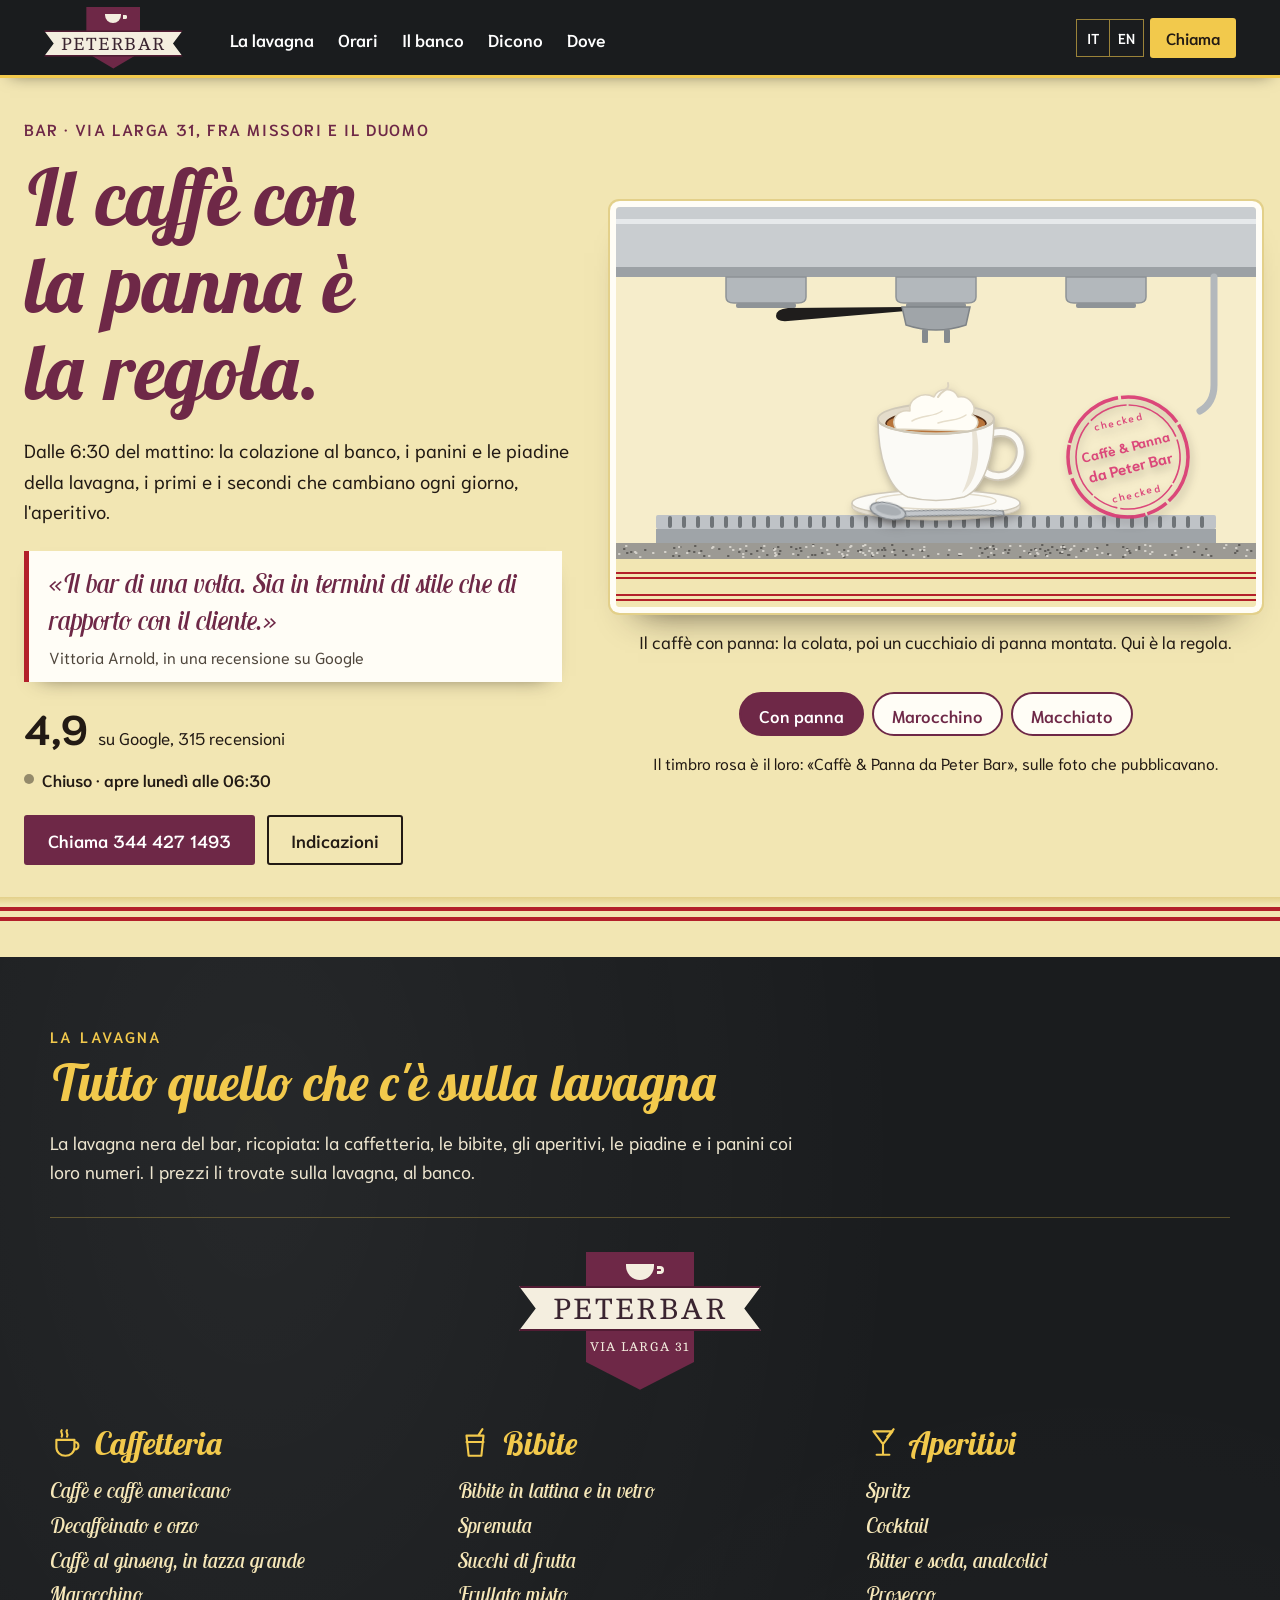
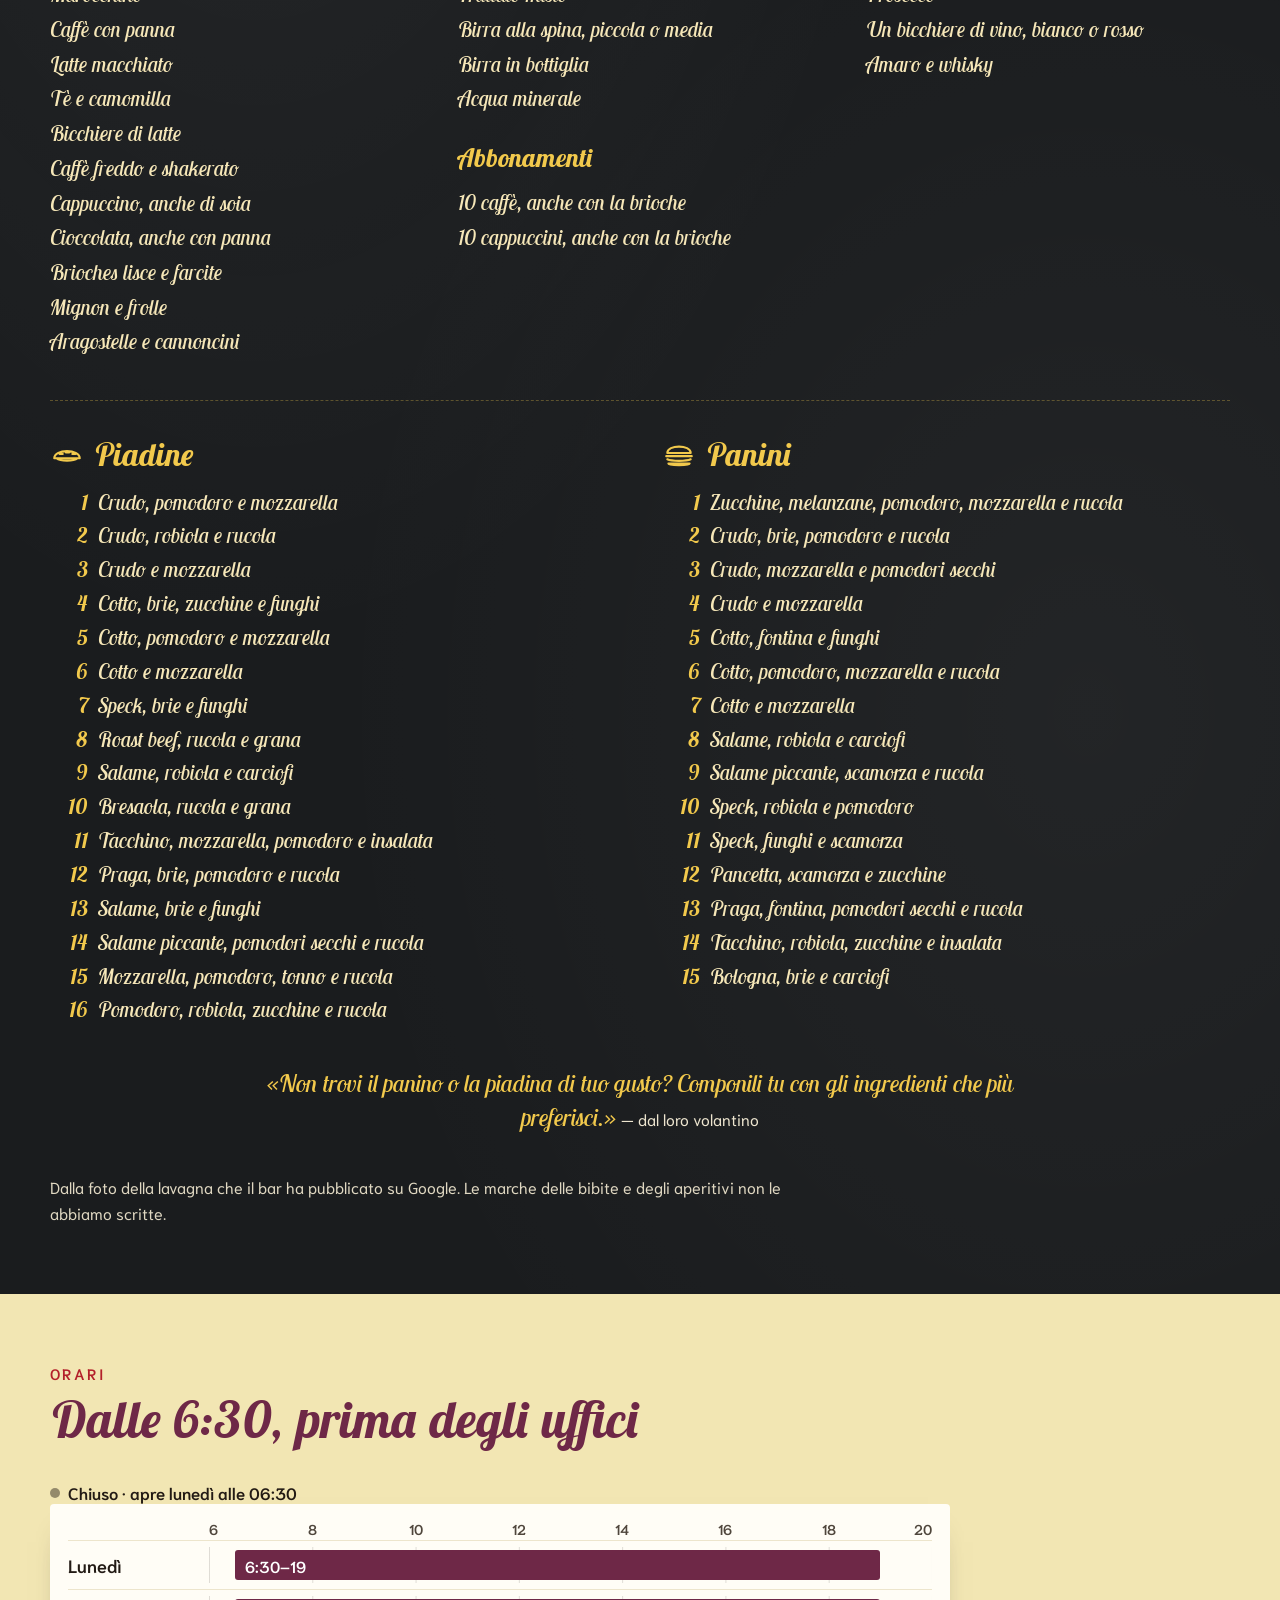
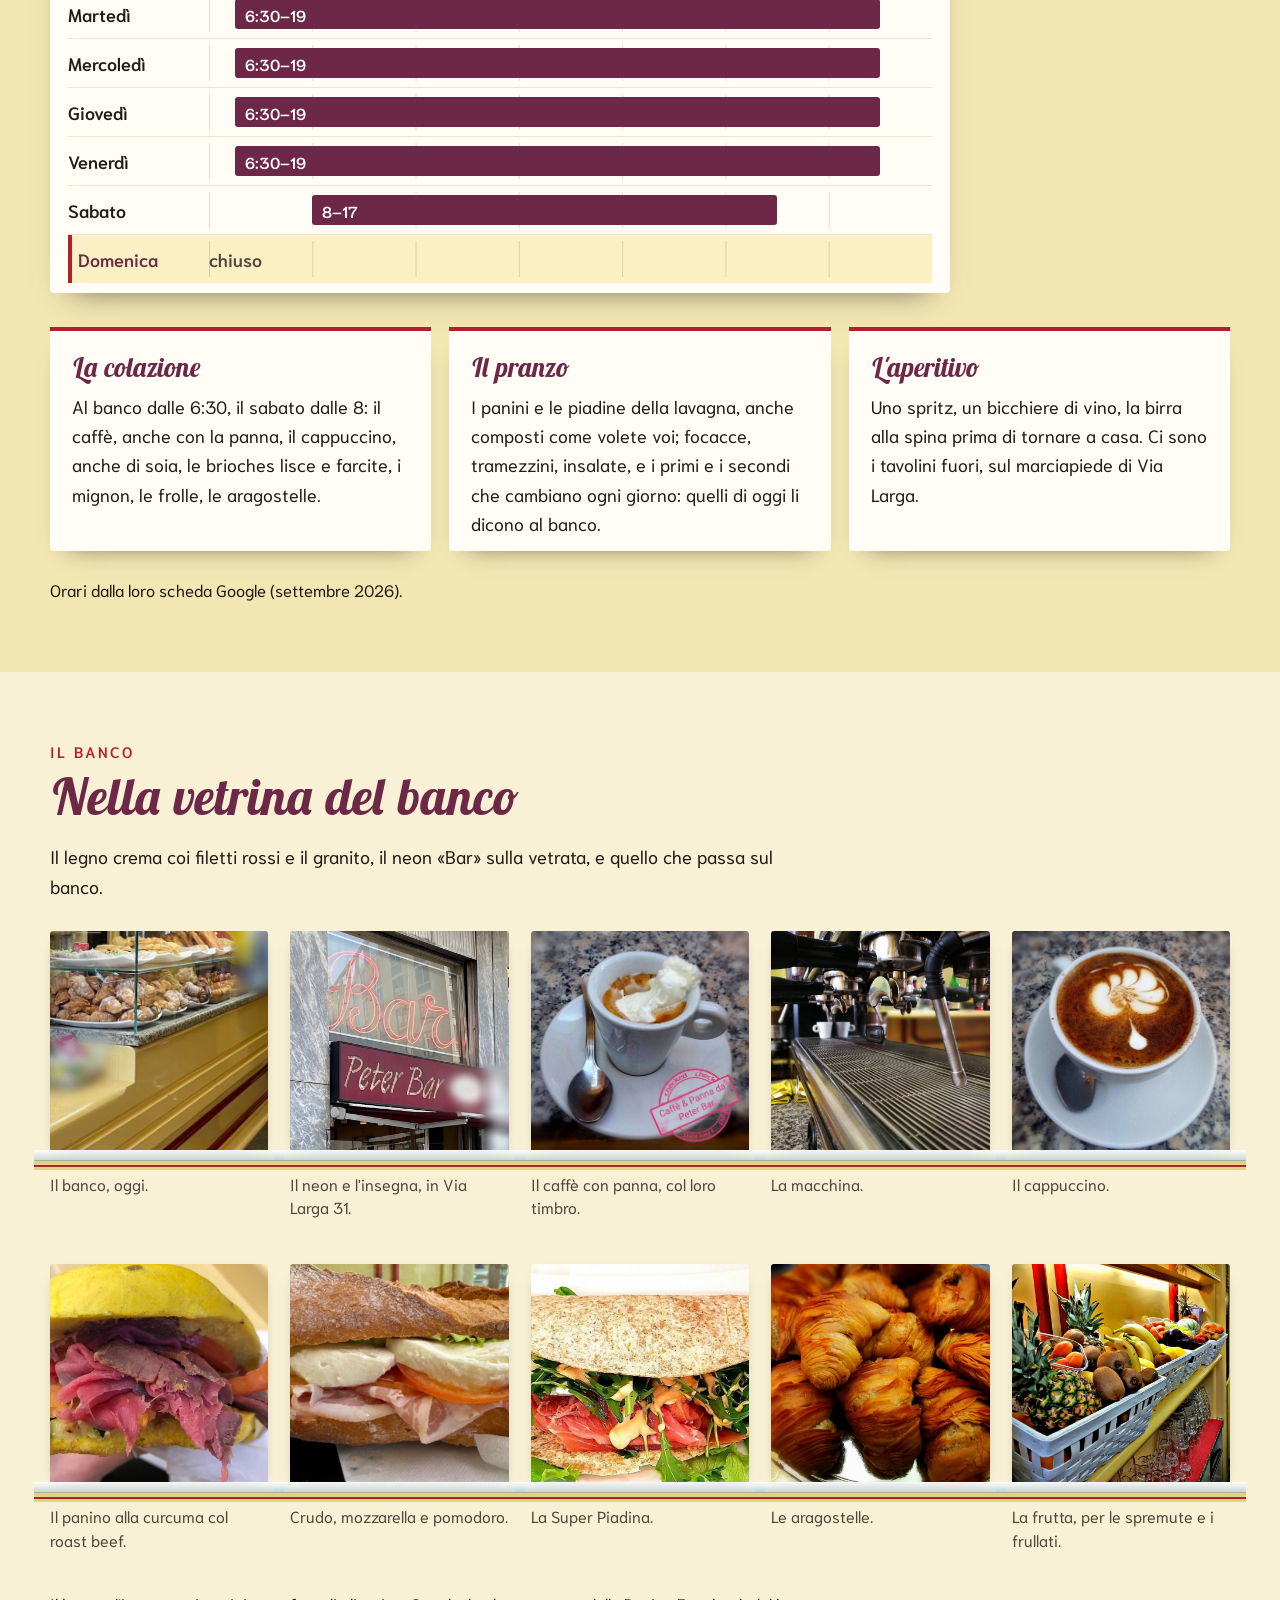
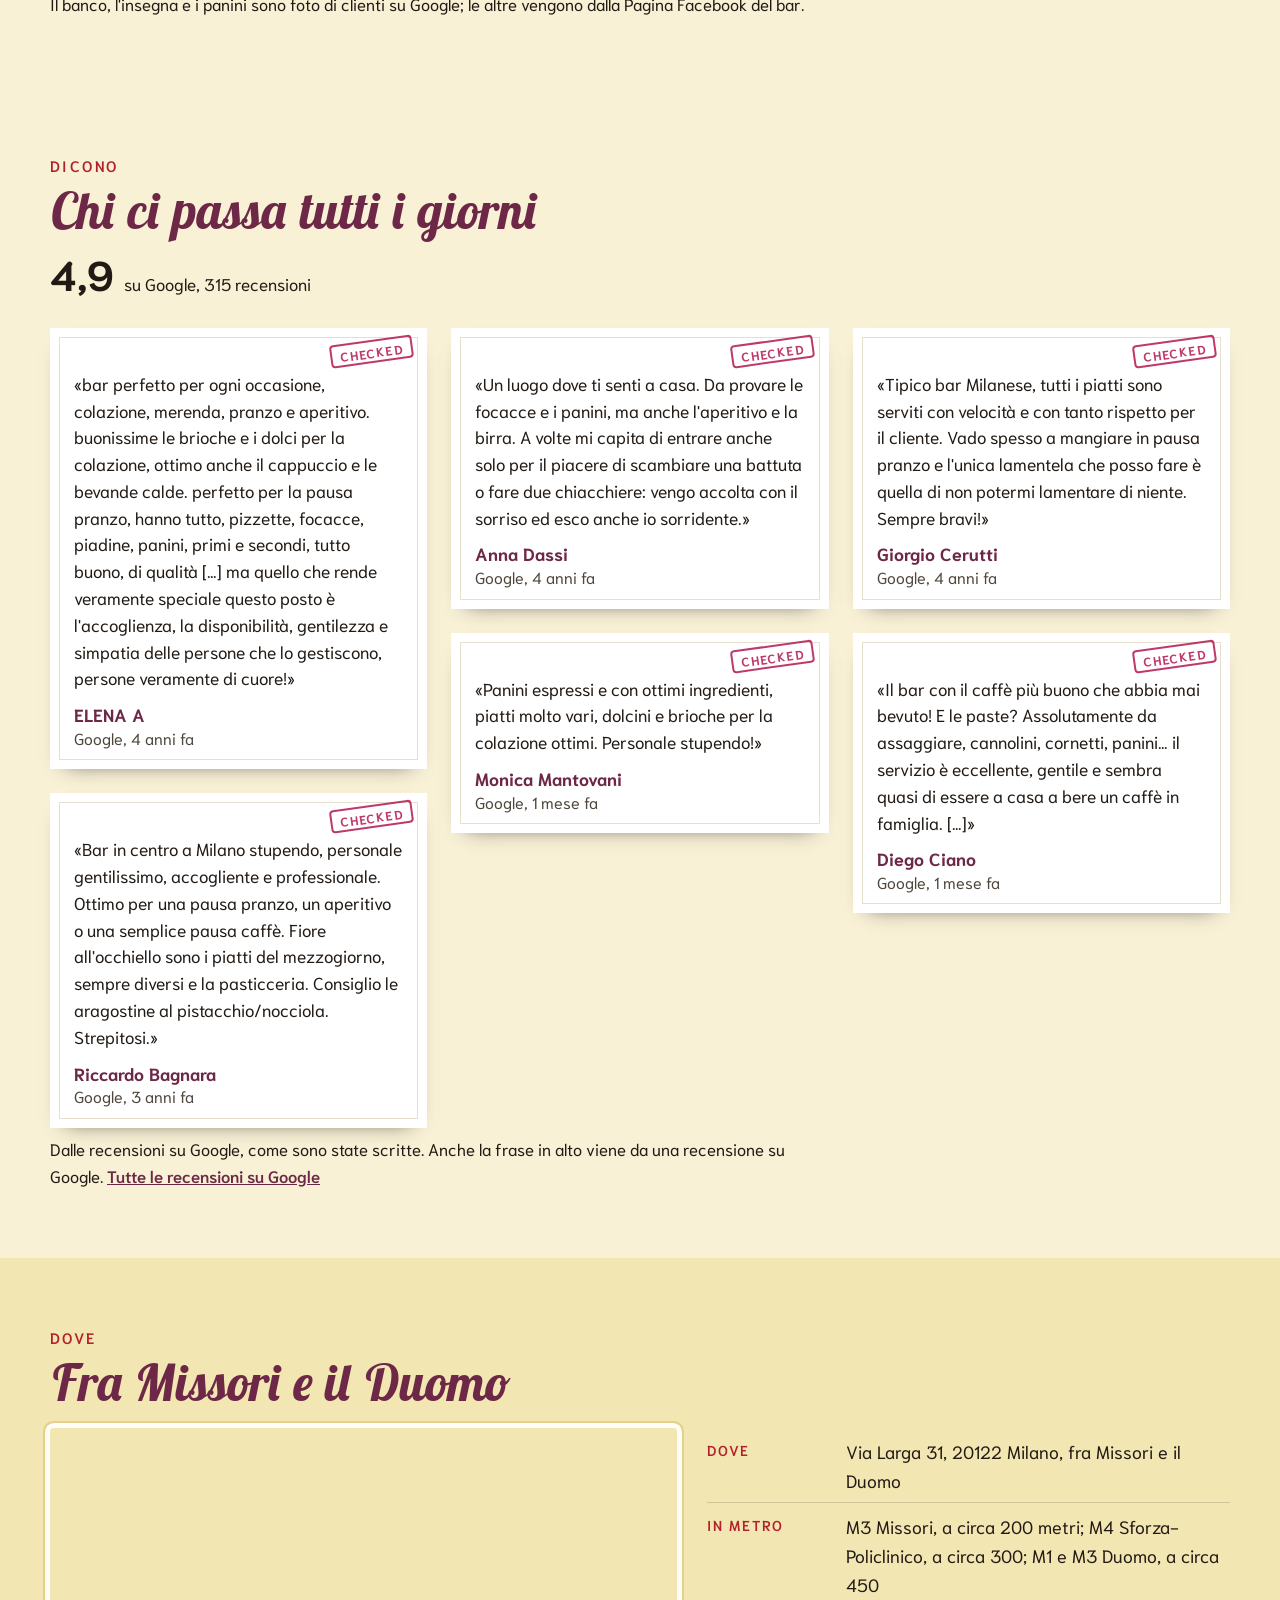
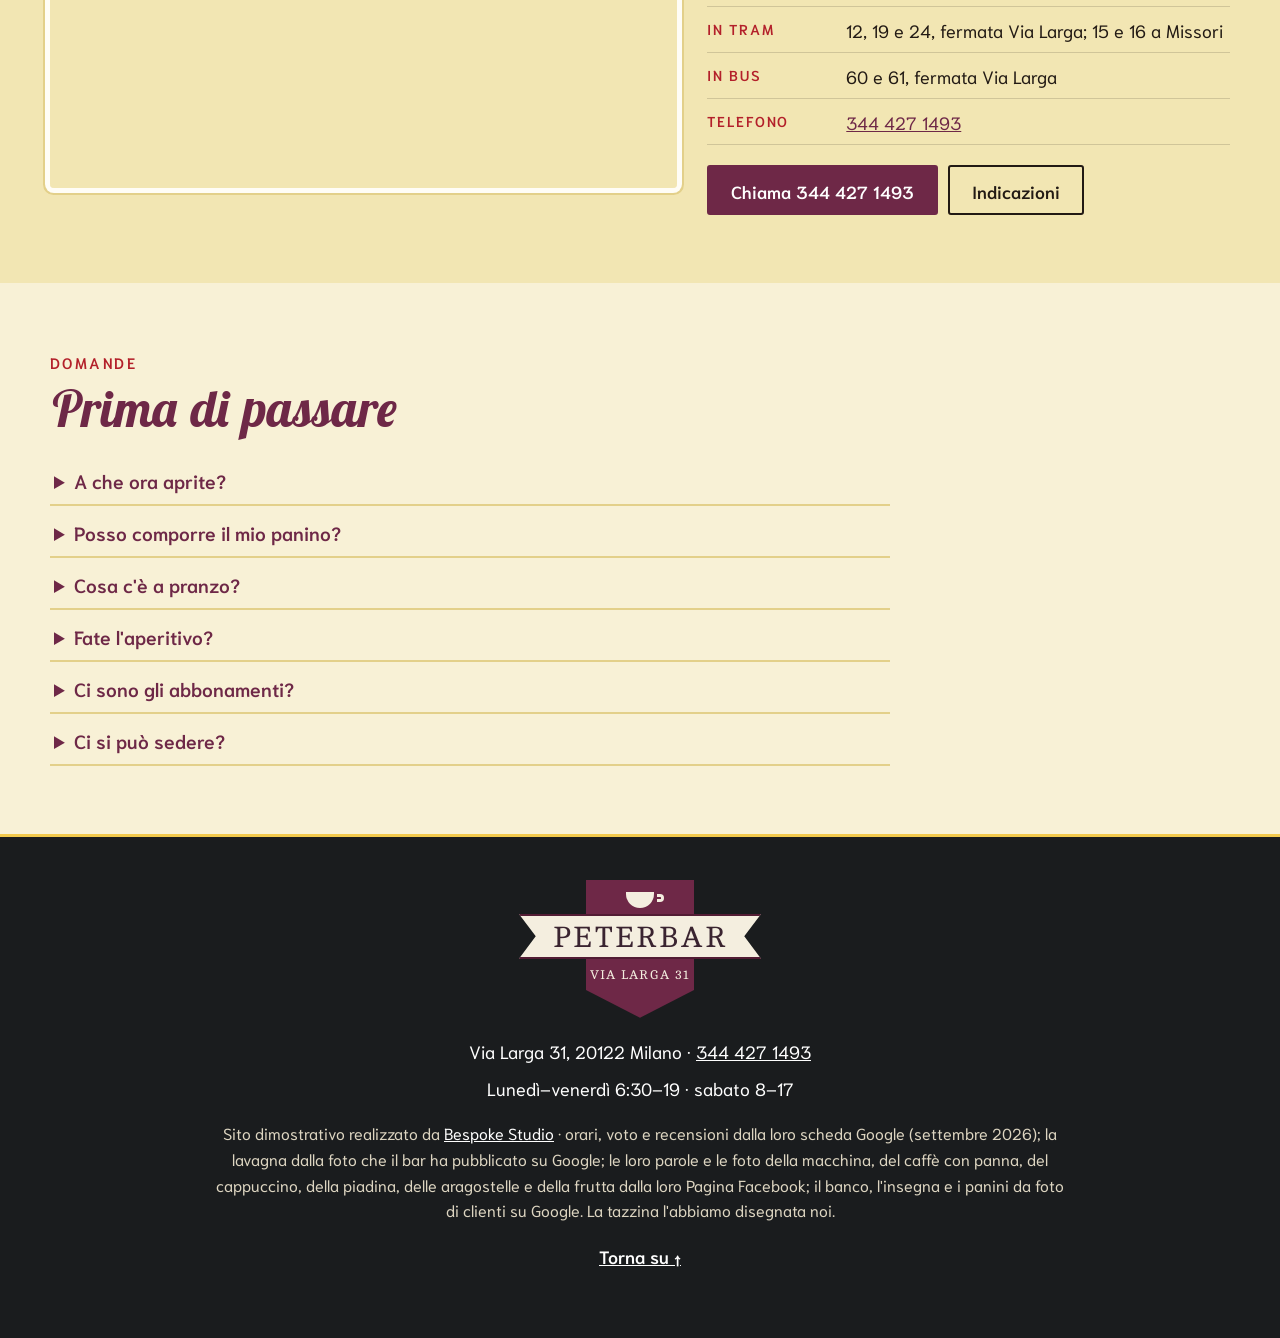
==== index.html @ 4db8aa75 "Peter Bar, Via Larga 31 — la regola Il bar di Via Larga fra Missori e il Duomo, aperto dalle 6:30. L" ====
<!DOCTYPE html>
<html lang="it" class="no-js">
<head>
<meta charset="utf-8">
<meta name="viewport" content="width=device-width, initial-scale=1">
<script>(function(){var r=document.documentElement;r.classList.remove('no-js');
/* la firma: finché main.js non parte c'è la tazzina vuota sotto la macchina; se il codice non arriva, dopo 2,5 s c'è il caffè con la panna */
try{if(!matchMedia('(prefers-reduced-motion: reduce)').matches){r.classList.add('firma-attesa');window.__attesaPanna=setTimeout(function(){r.classList.remove('firma-attesa')},2500)}}catch(e){}})()</script>
<title>Peter Bar — Bar in Via Larga 31, Milano (Missori, Duomo)</title>
<meta name="description" content="Peter Bar, Via Larga 31, Milano, fra Missori e il Duomo: il caffè con la panna è la regola. Colazione dalle 6:30, panini e piadine, i primi e i secondi del giorno, l'aperitivo. Lunedì–venerdì 6:30–19, sabato 8–17. Google 4,9 su 315. Tel. 344 427 1493.">
<link rel="canonical" href="https://rotenzark.github.io/peter-bar/">
<meta property="og:type" content="website">
<meta property="og:title" content="Peter Bar — Il caffè con la panna è la regola.">
<meta property="og:description" content="Il bar di Via Larga 31, fra Missori e il Duomo: dalle 6:30 la colazione, i panini e le piadine della lavagna, i piatti del giorno, l'aperitivo.">
<meta property="og:image" content="https://rotenzark.github.io/peter-bar/img/og.jpg">
<meta property="og:url" content="https://rotenzark.github.io/peter-bar/">
<meta property="og:locale" content="it_IT">
<meta name="twitter:card" content="summary_large_image">
<meta name="theme-color" content="#1A1C1E">
<link rel="icon" href="img/favicon.svg" type="image/svg+xml">
<link rel="icon" href="img/favicon-32.png" sizes="32x32" type="image/png">
<link rel="apple-touch-icon" href="img/apple-touch-icon.png">
<link rel="preconnect" href="https://fonts.googleapis.com">
<link rel="preconnect" href="https://fonts.gstatic.com" crossorigin>
<link href="https://fonts.googleapis.com/css2?family=Lobster+Two:ital,wght@1,400;1,700&amp;family=Cambo&amp;family=Niramit:wght@400;500;600;700&amp;display=swap" rel="stylesheet">
<link rel="stylesheet" href="css/styles.css?v=1">
<script src="https://cdn.jsdelivr.net/npm/gsap@3.12.5/dist/gsap.min.js" defer></script>
<script src="https://cdn.jsdelivr.net/npm/gsap@3.12.5/dist/ScrollTrigger.min.js" defer></script>
<script src="js/main.js?v=1" defer></script>
<script type="application/ld+json">
{"@context":"https://schema.org","@type":"BarOrPub","name":"Peter Bar","description":"Bar in Via Larga 31 a Milano, fra Missori e il Duomo: caffetteria e tavola fredda, colazione dalle 6:30, panini e piadine, i primi e i secondi del giorno, l'aperitivo.","url":"https://rotenzark.github.io/peter-bar/","image":"https://rotenzark.github.io/peter-bar/img/og.jpg","telephone":"+39 344 427 1493","servesCuisine":"Italiana","address":{"@type":"PostalAddress","streetAddress":"Via Larga 31","postalCode":"20122","addressLocality":"Milano","addressRegion":"MI","addressCountry":"IT"},"geo":{"@type":"GeoCoordinates","latitude":45.4606986,"longitude":9.1915122},"openingHoursSpecification":[{"@type":"OpeningHoursSpecification","dayOfWeek":["Monday","Tuesday","Wednesday","Thursday","Friday"],"opens":"06:30","closes":"19:00"},{"@type":"OpeningHoursSpecification","dayOfWeek":["Saturday"],"opens":"08:00","closes":"17:00"}],"aggregateRating":{"@type":"AggregateRating","ratingValue":"4.9","reviewCount":"315","bestRating":"5"}}
</script>
<script type="application/ld+json">
{"@context":"https://schema.org","@type":"FAQPage","mainEntity":[
{"@type":"Question","name":"A che ora aprite?","acceptedAnswer":{"@type":"Answer","text":"Alle 6:30 dal lunedì al venerdì, fino alle 19; il sabato dalle 8 alle 17. La domenica chiuso."}},
{"@type":"Question","name":"Posso comporre il mio panino?","acceptedAnswer":{"@type":"Answer","text":"Sì: oltre ai panini e alle piadine numerati della lavagna, si possono comporre con gli ingredienti che preferite. Chiedete al banco."}},
{"@type":"Question","name":"Cosa c'è a pranzo?","acceptedAnswer":{"@type":"Answer","text":"I panini e le piadine della lavagna, focacce, tramezzini, insalate, e i primi e i secondi che cambiano ogni giorno: quelli di oggi li dicono al banco."}},
{"@type":"Question","name":"Fate l'aperitivo?","acceptedAnswer":{"@type":"Answer","text":"Sì: sulla lavagna ci sono lo spritz, i cocktail, il prosecco, la birra alla spina e il vino bianco o rosso al bicchiere."}},
{"@type":"Question","name":"Ci sono gli abbonamenti?","acceptedAnswer":{"@type":"Answer","text":"Sì, sulla lavagna: 10 caffè o 10 cappuccini, anche con la brioche."}},
{"@type":"Question","name":"Ci si può sedere?","acceptedAnswer":{"@type":"Answer","text":"Ci sono i tavolini fuori, sul marciapiede di Via Larga; dentro il bar è stretto e lungo, col banco."}}
]}
</script>
</head>
<body>

<a class="salta" href="#contenuto" data-i18n="m.salta">Vai al contenuto</a>

<header class="testata" id="testata">
  <div class="testata__dentro">
    <a class="marchio" href="#inizio" aria-label="Peter Bar: torna all'inizio" data-i18n-aria="m.top">
      <span class="marchio__scudo" aria-hidden="true"><span class="marchio__tazza"></span><span class="marchio__via">Via Larga 31</span></span>
      <span class="marchio__nastro" aria-hidden="true">PETERBAR</span>
    </a>
    <nav id="mainNav" class="voci" aria-label="Le sezioni" data-i18n-aria="m.nav">
      <a href="#lavagna" data-i18n="n.lavagna">La lavagna</a>
      <a href="#orari" data-i18n="n.orari">Orari</a>
      <a href="#vetrina" data-i18n="n.vetrina">Il banco</a>
      <a href="#dicono" data-i18n="n.dicono">Dicono</a>
      <a href="#dove" data-i18n="n.dove">Dove</a>
    </nav>
    <div class="testata__azioni">
      <div class="lingue" role="group" aria-label="Lingua" data-i18n-aria="m.lingua">
        <button type="button" data-lang="it" aria-pressed="true">IT</button>
        <button type="button" data-lang="en" aria-pressed="false">EN</button>
      </div>
      <a class="chiama" href="tel:+393444271493"><span data-i18n="t.chiama">Chiama</span></a>
      <button id="burger" class="burger" type="button" aria-expanded="false" aria-controls="menuMobile" aria-label="Apri il menu" data-i18n-aria="m.menu"><span></span><span></span><span></span></button>
    </div>
  </div>
</header>

<nav id="menuMobile" class="menu-mobile" hidden aria-label="Le sezioni" data-i18n-aria="m.nav">
  <a href="#lavagna" data-i18n="n.lavagna">La lavagna</a>
  <a href="#orari" data-i18n="n.orari">Orari</a>
  <a href="#vetrina" data-i18n="n.vetrina">Il banco</a>
  <a href="#dicono" data-i18n="n.dicono">Dicono</a>
  <a href="#dove" data-i18n="n.dove">Dove</a>
  <a href="#domande" data-i18n="n.domande">Domande</a>
  <a class="menu-mobile__tel" href="tel:+393444271493"><span data-i18n="t.chiama">Chiama</span> <span class="intero">344 427 1493</span></a>
</nav>

<main id="contenuto">

  <!-- ══════ L'APERTURA: il legno crema del banco coi filetti rossi ══════ -->
  <section id="inizio" class="apertura" aria-labelledby="titolo">
    <div class="apertura__testo">
      <p class="apertura__sopra" data-i18n="h.sopra">Bar · Via Larga 31, fra Missori e il Duomo</p>
      <h1 id="titolo" class="regola__titolo" data-i18n="h.titolo">Il caffè con la panna è la regola.</h1>
      <p class="apertura__frase" data-i18n="h.testo">Dalle 6:30 del mattino: la colazione al banco, i panini e le piadine della lavagna, i primi e i secondi che cambiano ogni giorno, l'aperitivo.</p>
      <blockquote class="citazione">
        <p>«Il bar di una volta. Sia in termini di stile che di rapporto con il cliente.»</p>
        <footer data-i18n="h.chi">Vittoria Arnold, in una recensione su Google</footer>
      </blockquote>
      <p class="voto"><b class="voto__n">4,9</b> <span class="voto__su" data-i18n="h.google">su Google, 315 recensioni</span></p>
      <p class="stato" id="orarioStato">Aperto dal lunedì al sabato</p>
      <div class="apertura__azioni">
        <a class="bottone bottone--pieno" href="tel:+393444271493"><span data-i18n="t.chiama">Chiama</span>&nbsp;<span class="intero">344 427 1493</span></a>
        <a class="bottone bottone--vuoto" href="https://www.google.com/maps/dir/?api=1&amp;destination=Peter+Bar%2C+Via+Larga+31%2C+20122+Milano" target="_blank" rel="noopener" data-i18n="t.indicazioni">Indicazioni</a>
      </div>
    </div>
    <div class="apertura__firma">
      <figure class="regola" id="panna-firma" data-modo="0" data-firma="fatta">
<!--PANNA--><svg class="panna__svg" id="pannaSvg" viewBox="0 0 640 400" role="img" aria-labelledby="pannaTitolo pannaDesc">
        <title id="pannaTitolo" data-i18n="p.titolo">La regola</title>
        <desc id="pannaDesc" data-i18n="p.desc">Sotto il gruppo della macchina il portafiltro fa la colata e il caffè sale nella tazzina; arriva il cucchiaio con la panna, si inclina e la panna cade e si posa sul caffè; il cucchiaino va a riposare sul piattino e per ultimo si imprime il timbro rosa «Caffè &amp; Panna da Peter Bar». Tre modi: il caffè con panna, il marocchino nel bicchierino, il macchiato.</desc>
        <rect class="parete" x="0" y="0" width="640" height="400"/>
        <rect class="macchina" x="0" y="0" width="640" height="64"/><rect class="macchina__luce" x="0" y="12" width="640" height="5"/><rect class="macchina__labbro" x="0" y="60" width="640" height="10"/>
        <path class="gruppo" d="M110 70 H190 V90 Q190 96 182 96 H118 Q110 96 110 90 Z"/><rect class="gruppo__doccia" x="120" y="96" width="60" height="5" rx="2"/><path class="gruppo" d="M280 70 H360 V90 Q360 96 352 96 H288 Q280 96 280 90 Z"/><rect class="gruppo__doccia" x="290" y="96" width="60" height="5" rx="2"/><path class="gruppo" d="M450 70 H530 V90 Q530 96 522 96 H458 Q450 96 450 90 Z"/><rect class="gruppo__doccia" x="460" y="96" width="60" height="5" rx="2"/>
        <path class="lancia" d="M598 70 V178 Q598 196 584 204"/>
        <path class="portafiltro__manico" d="M290 104 L172 114 Q160 115 160 109 Q160 102 172 101 L290 100 Z"/>
        <path class="portafiltro" d="M286 100 L354 100 L350 118 Q320 128 290 118 Z"/>
        <rect class="beccuccio" x="306" y="122" width="6" height="14" rx="1.5"/><rect class="beccuccio" x="328" y="122" width="6" height="14" rx="1.5"/>
        <rect class="griglia" x="40" y="308" width="560" height="14" rx="2"/>
        <path class="griglia__fessure" d="M54 311 V319 M68 311 V319 M82 311 V319 M96 311 V319 M110 311 V319 M124 311 V319 M138 311 V319 M152 311 V319 M166 311 V319 M180 311 V319 M194 311 V319 M208 311 V319 M222 311 V319 M236 311 V319 M250 311 V319 M264 311 V319 M278 311 V319 M292 311 V319 M306 311 V319 M320 311 V319 M334 311 V319 M348 311 V319 M362 311 V319 M376 311 V319 M390 311 V319 M404 311 V319 M418 311 V319 M432 311 V319 M446 311 V319 M460 311 V319 M474 311 V319 M488 311 V319 M502 311 V319 M516 311 V319 M530 311 V319 M544 311 V319 M558 311 V319 M572 311 V319 M586 311 V319"/>
        <rect class="vaschetta" x="40" y="322" width="560" height="14"/>
        <rect class="granito" x="0" y="336" width="640" height="16"/>
        <path class="granito__punti" d="M419 342 h0.5 M404 350 h0.5 M434 346 h0.5 M112 349 h0.5 M452 348 h0.5 M472 342 h0.5 M507 340 h0.5 M371 341 h0.5 M135 347 h0.5 M556 348 h0.5 M73 344 h0.5 M467 342 h0.5 M180 342 h0.5 M586 348 h0.5 M269 343 h0.5 M523 340 h0.5 M103 342 h0.5 M242 344 h0.5 M621 344 h0.5 M481 341 h0.5 M279 348 h0.5 M523 342 h0.5 M343 348 h0.5 M447 339 h0.5 M377 339 h0.5 M441 343 h0.5 M447 341 h0.5 M245 343 h0.5 M268 349 h0.5 M276 338 h0.5 M162 340 h0.5 M426 338 h0.5 M184 341 h0.5 M268 341 h0.5 M513 344 h0.5 M344 348 h0.5 M392 346 h0.5 M15 345 h0.5 M287 344 h0.5 M424 342 h0.5 M312 349 h0.5 M130 344 h0.5 M578 345 h0.5 M11 346 h0.5 M415 343 h0.5 M514 346 h0.5 M182 348 h0.5 M635 344 h0.5 M123 345 h0.5 M430 348 h0.5 M366 346 h0.5 M57 349 h0.5 M58 341 h0.5 M290 348 h0.5 M199 348 h0.5 M151 348 h0.5 M262 343 h0.5 M8 342 h0.5 M453 348 h0.5 M507 350 h0.5 M378 348 h0.5 M197 338 h0.5 M164 344 h0.5 M413 346 h0.5 M429 344 h0.5 M419 349 h0.5 M436 340 h0.5 M364 341 h0.5 M432 343 h0.5 M206 346 h0.5 M228 343 h0.5 M158 342 h0.5 M78 345 h0.5 M619 346 h0.5 M332 348 h0.5 M511 342 h0.5 M306 344 h0.5 M88 349 h0.5 M221 338 h0.5 M389 343 h0.5 M64 340 h0.5 M79 339 h0.5 M492 347 h0.5 M449 342 h0.5 M141 344 h0.5 M590 342 h0.5 M63 349 h0.5 M228 350 h0.5 M145 341 h0.5 M372 350 h0.5 M163 347 h0.5 M196 348 h0.5 M185 344 h0.5 M465 344 h0.5 M444 346 h0.5 M175 340 h0.5 M491 338 h0.5 M85 344 h0.5 M296 342 h0.5 M446 346 h0.5 M369 342 h0.5 M278 343 h0.5 M378 342 h0.5 M595 349 h0.5 M393 343 h0.5 M565 341 h0.5 M29 343 h0.5 M256 349 h0.5 M623 338 h0.5 M266 343 h0.5"/><path class="granito__punti granito__punti--chiari" d="M592 348 h0.5 M422 347 h0.5 M223 345 h0.5 M322 347 h0.5 M117 343 h0.5 M37 346 h0.5 M249 338 h0.5 M159 346 h0.5 M97 340 h0.5 M380 342 h0.5 M582 338 h0.5 M529 338 h0.5 M630 349 h0.5 M114 340 h0.5 M536 345 h0.5 M572 340 h0.5 M420 343 h0.5 M343 347 h0.5 M448 340 h0.5 M49 345 h0.5 M431 349 h0.5 M374 340 h0.5 M83 346 h0.5 M559 344 h0.5 M414 347 h0.5 M458 339 h0.5 M197 339 h0.5 M620 341 h0.5 M446 345 h0.5 M10 339 h0.5 M177 347 h0.5 M244 345 h0.5 M159 342 h0.5 M472 342 h0.5 M253 344 h0.5 M158 343 h0.5 M124 342 h0.5 M60 346 h0.5 M408 344 h0.5 M143 350 h0.5 M345 347 h0.5 M304 343 h0.5 M520 343 h0.5 M63 340 h0.5 M256 346 h0.5 M511 343 h0.5 M205 341 h0.5 M631 343 h0.5 M470 344 h0.5 M308 350 h0.5 M479 342 h0.5 M534 339 h0.5 M19 345 h0.5 M308 340 h0.5 M227 349 h0.5 M190 340 h0.5 M71 346 h0.5 M387 346 h0.5 M257 348 h0.5 M211 343 h0.5 M261 346 h0.5 M127 350 h0.5 M213 347 h0.5 M127 347 h0.5 M445 340 h0.5 M257 348 h0.5 M297 348 h0.5 M560 348 h0.5 M404 339 h0.5 M460 350 h0.5 M147 344 h0.5 M20 346 h0.5 M212 347 h0.5 M421 346 h0.5 M232 344 h0.5 M534 347 h0.5 M355 341 h0.5 M308 343 h0.5 M247 346 h0.5 M363 349 h0.5 M333 343 h0.5 M529 344 h0.5 M3 347 h0.5 M394 339 h0.5 M148 339 h0.5 M226 347 h0.5 M455 342 h0.5 M494 348 h0.5 M486 346 h0.5 M509 348 h0.5 M249 348 h0.5 M93 349 h0.5 M454 343 h0.5 M276 345 h0.5 M235 339 h0.5 M610 338 h0.5 M160 348 h0.5 M24 350 h0.5 M608 341 h0.5 M96 341 h0.5 M375 346 h0.5 M231 348 h0.5 M130 339 h0.5 M159 349 h0.5 M549 348 h0.5 M254 341 h0.5 M481 348 h0.5 M247 339 h0.5 M192 350 h0.5 M234 340 h0.5"/>
        <rect class="banco" x="0" y="352" width="640" height="48"/>
        <path class="banco__filetti" d="M0 366 H640 M0 371 H640 M0 388 H640 M0 393 H640"/>
        <g class="servito" transform="translate(0 0)">
          <g class="modo modo--panna" data-m="0">
            <g class="tazza__gruppo"><path class="piattino__spessore" d="M236 296 A84 13 0 0 0 404 296 L404 300 A84 13 0 0 1 236 300 Z"/><ellipse class="piattino" cx="320" cy="296" rx="84" ry="13"/><ellipse class="piattino__conca" cx="320" cy="294" rx="60" ry="8"/><clipPath id="pannaBocca0"><ellipse cx="320" cy="212" rx="55" ry="13.5"/></clipPath><ellipse class="tazza__dentro" cx="320" cy="212" rx="57" ry="14"/><path class="tazza__bordo" d="M262 212 A58 15 0 0 1 378 212"/></g>
            
            <g clip-path="url(#pannaBocca0)"><path class="livello" data-m="0" d="M270 217 A50 12.9 0 1 0 370 217 A50 12.9 0 1 0 270 217 Z" opacity="1"/></g>
            <path class="colata" data-m="0" d="M317 217 L317 217 M323 217 L323 217" opacity="0"/>
            <g class="cima" data-m="0" transform="translate(316 222) scale(1 1) translate(-316 -222)" opacity="1"><path class="panna" d="M280 222 C274 212 282 202 294 204 C292 192 306 184 318 190 C322 180 338 180 342 190 C354 188 362 200 356 208 C366 212 362 224 352 224 Z"/><path class="panna__piega" d="M296 214 C306 208 318 210 326 204 M322 216 C334 212 342 214 350 208"/><path class="panna__ricciolo" d="M322 190 C326 182 334 184 332 176"/></g>
            
            <path class="tazza__manico" d="M377 226 C404 220 412 246 398 262 C390 272 376 270 369 265"/><path class="tazza__manico-luce" d="M377 226 C404 220 412 246 398 262 C390 272 376 270 369 265"/><path class="tazza" d="M262 212 A58 15 0 0 0 378 212 C378 250 368 282 348 290 Q320 297 292 290 C272 282 262 250 262 212 Z"/><path class="tazza__ombra" d="M360 222 C366 250 360 276 346 286 C354 270 358 248 356 224 Z"/><path class="tazza__bordo" d="M262 212 A58 15 0 0 0 378 212"/>
            <g class="timbro" data-m="0" transform="translate(512 250) rotate(-14) scale(1)" opacity="0.92"><circle class="timbro__giro" r="60"/><circle class="timbro__giro timbro__giro--dentro" r="52"/><text class="timbro__piccolo" y="-33" text-anchor="middle">checked</text><text class="timbro__scritta timbro__scritta--lunga" y="-5" text-anchor="middle">Caffè &amp; Panna</text><text class="timbro__scritta" y="16" text-anchor="middle">da Peter Bar</text><text class="timbro__piccolo" y="41" text-anchor="middle">checked</text></g>
            <g class="cucchiaio" data-m="0" transform="translate(272 304) rotate(13)"><path class="cucchiaio__manico" d="M14 -3 C40 -10 80 -20 112 -26 L114 -22 C82 -15 42 -5 16 2 Z"/><ellipse class="cucchiaio__conca" cx="0" cy="0" rx="18" ry="8"/><ellipse class="cucchiaio__dentro" cx="0" cy="-1" rx="13" ry="4.8"/><g class="carico" data-m="0" opacity="0"><path class="panna" d="M-13 -3 C-14 -11 -5 -15 0 -12 C4 -17 13 -11 12 -3 Z"/></g></g>
          </g>
          <g class="modo modo--marocchino" data-m="1">
            <g class="tazza__gruppo"><path class="piattino__spessore" d="M236 296 A84 13 0 0 0 404 296 L404 300 A84 13 0 0 1 236 300 Z"/><ellipse class="piattino" cx="320" cy="296" rx="84" ry="13"/><ellipse class="piattino__conca" cx="320" cy="294" rx="60" ry="8"/><path class="vetro__bordo" d="M280 200 A40 10 0 0 1 360 200"/><path class="vetro__cacao" d="M288.8 276 L351.2 276 L350.2 288 A30.2 6 0 0 1 289.8 288 Z"/></g>
            <path class="corpo" data-m="1" d="M285.6 240 L354.4 240 L351.2 276 L288.8 276 Z" opacity="1"/>
            <g><path class="livello" data-m="1" d="M285.6 240 A34.4 8.6 0 1 0 354.4 240 A34.4 8.6 0 1 0 285.6 240 Z" opacity="1"/></g>
            <path class="colata" data-m="1" d="M317 240 L317 240 M323 240 L323 240" opacity="0"/>
            <g class="cima" data-m="1" transform="translate(320 240) scale(1 1) translate(-320 -240)" opacity="1"><path class="schiuma" d="M285.6 240 L284 223 C300 216 310 222 320 217 C330 222 340 216 356 223 L354.4 240 A34.4 8.6 0 0 1 285.6 240 Z"/><ellipse class="schiuma__cima" cx="320" cy="223" rx="36" ry="8"/></g>
            <g class="cacao" data-m="1" opacity="1"><g class="cacao__puntini"><circle cx="300" cy="220" r="1.6"/><circle cx="308" cy="224" r="1.6"/><circle cx="316" cy="219" r="1.6"/><circle cx="324" cy="225" r="1.6"/><circle cx="333" cy="220" r="1.6"/><circle cx="341" cy="223" r="1.6"/><circle cx="312" cy="227" r="1.6"/><circle cx="328" cy="228" r="1.6"/><circle cx="304" cy="226" r="1.6"/><circle cx="336" cy="226" r="1.6"/><circle cx="320" cy="222" r="1.6"/><circle cx="346" cy="221" r="1.6"/></g></g>
            <path class="vetro" d="M280 200 L288 290 A32 8 0 0 0 352 290 L360 200 Z"/><path class="vetro__luce" d="M287 214 L294 280"/><path class="vetro__bordo" d="M280 200 A40 10 0 0 0 360 200"/>
            <g class="timbro" data-m="1" transform="translate(512 250) rotate(-14) scale(1)" opacity="0.92"><circle class="timbro__giro" r="60"/><circle class="timbro__giro timbro__giro--dentro" r="52"/><text class="timbro__piccolo" y="-33" text-anchor="middle">checked</text><text class="timbro__scritta" y="-5" text-anchor="middle">Marocchino</text><text class="timbro__scritta" y="16" text-anchor="middle">da Peter Bar</text><text class="timbro__piccolo" y="41" text-anchor="middle">checked</text></g>
            <g class="cucchiaio" data-m="1" transform="translate(272 304) rotate(13)"><path class="cucchiaio__manico" d="M14 -3 C40 -10 80 -20 112 -26 L114 -22 C82 -15 42 -5 16 2 Z"/><ellipse class="cucchiaio__conca" cx="0" cy="0" rx="18" ry="8"/><ellipse class="cucchiaio__dentro" cx="0" cy="-1" rx="13" ry="4.8"/><g class="carico" data-m="1" opacity="0"><ellipse class="schiuma__cima" cx="0" cy="-3" rx="12" ry="4.5"/></g></g>
          </g>
          <g class="modo modo--macchiato" data-m="2">
            <g class="tazza__gruppo"><path class="piattino__spessore" d="M236 296 A84 13 0 0 0 404 296 L404 300 A84 13 0 0 1 236 300 Z"/><ellipse class="piattino" cx="320" cy="296" rx="84" ry="13"/><ellipse class="piattino__conca" cx="320" cy="294" rx="60" ry="8"/><clipPath id="pannaBocca2"><ellipse cx="320" cy="212" rx="55" ry="13.5"/></clipPath><ellipse class="tazza__dentro" cx="320" cy="212" rx="57" ry="14"/><path class="tazza__bordo" d="M262 212 A58 15 0 0 1 378 212"/></g>
            
            <g clip-path="url(#pannaBocca2)"><path class="livello" data-m="2" d="M270 217 A50 12.9 0 1 0 370 217 A50 12.9 0 1 0 270 217 Z" opacity="1"/></g>
            <path class="colata" data-m="2" d="M317 217 L317 217 M323 217 L323 217" opacity="0"/>
            <g class="cima" data-m="2" transform="translate(322 219) scale(1 1) translate(-322 -219)" opacity="1"><ellipse class="macchia__alone" cx="322" cy="217" rx="22" ry="6.5"/><ellipse class="macchia" cx="322" cy="216.5" rx="16" ry="4.6"/><ellipse class="macchia__luce" cx="316" cy="215.5" rx="5" ry="1.4"/></g>
            
            <path class="tazza__manico" d="M377 226 C404 220 412 246 398 262 C390 272 376 270 369 265"/><path class="tazza__manico-luce" d="M377 226 C404 220 412 246 398 262 C390 272 376 270 369 265"/><path class="tazza" d="M262 212 A58 15 0 0 0 378 212 C378 250 368 282 348 290 Q320 297 292 290 C272 282 262 250 262 212 Z"/><path class="tazza__ombra" d="M360 222 C366 250 360 276 346 286 C354 270 358 248 356 224 Z"/><path class="tazza__bordo" d="M262 212 A58 15 0 0 0 378 212"/>
            <g class="timbro" data-m="2" transform="translate(512 250) rotate(-14) scale(1)" opacity="0.92"><circle class="timbro__giro" r="60"/><circle class="timbro__giro timbro__giro--dentro" r="52"/><text class="timbro__piccolo" y="-33" text-anchor="middle">checked</text><text class="timbro__scritta timbro__scritta--lunga" y="-5" text-anchor="middle">Macchiatissimo</text><text class="timbro__scritta" y="16" text-anchor="middle">da Peter Bar</text><text class="timbro__piccolo" y="41" text-anchor="middle">checked</text></g>
            <g class="cucchiaio" data-m="2" transform="translate(272 304) rotate(13)"><path class="cucchiaio__manico" d="M14 -3 C40 -10 80 -20 112 -26 L114 -22 C82 -15 42 -5 16 2 Z"/><ellipse class="cucchiaio__conca" cx="0" cy="0" rx="18" ry="8"/><ellipse class="cucchiaio__dentro" cx="0" cy="-1" rx="13" ry="4.8"/><g class="carico" data-m="2" opacity="0"><ellipse class="macchia" cx="0" cy="-3" rx="10" ry="3.6"/></g></g>
          </g>
        </g>
      </svg><!--/PANNA-->
        <figcaption class="regola__didascalia">
          <span class="regola__d" data-m="0" data-i18n="p.d0">Il caffè con panna: la colata, poi un cucchiaio di panna montata. Qui è la regola.</span>
          <span class="regola__d" data-m="1" data-i18n="p.d1">Il marocchino nel bicchierino: il cacao, il caffè, la schiuma e ancora cacao.</span>
          <span class="regola__d" data-m="2" data-i18n="p.d2">Il macchiato, con la sua macchia di schiuma: «macchiatissimo! Sempre!», scrivevano loro.</span>
        </figcaption>
        <div class="regola__modi" role="group" aria-label="Quale caffè" data-i18n-aria="p.modi">
          <button type="button" data-modo="0" aria-pressed="true" data-i18n="p.b0">Con panna</button>
          <button type="button" data-modo="1" aria-pressed="false" data-i18n="p.b1">Marocchino</button>
          <button type="button" data-modo="2" aria-pressed="false" data-i18n="p.b2">Macchiato</button>
        </div>
        <p class="visually-hidden" id="pannaLeggi" aria-live="polite"></p>
      </figure>
      <p class="apertura__nota" data-i18n="p.nota">Il timbro rosa è il loro: «Caffè &amp; Panna da Peter Bar», sulle foto che pubblicavano.</p>
    </div>
  </section>

  <!-- ══════ LA LAVAGNA ══════ -->
  <section id="lavagna" class="capitolo capitolo--lavagna" aria-labelledby="lavagnaT">
    <p class="etichetta" data-i18n="l.etichetta">La lavagna</p>
    <h2 id="lavagnaT" class="capitolo__titolo" data-i18n="l.titolo">Tutto quello che c'è sulla lavagna</h2>
    <p class="capitolo__sotto" data-i18n="l.sotto">La lavagna nera del bar, ricopiata: la caffetteria, le bibite, gli aperitivi, le piadine e i panini coi loro numeri. I prezzi li trovate sulla lavagna, al banco.</p>
    <div class="lavagna reveal">
      <div class="lavagna__testa" aria-hidden="true"><span class="marchio__scudo marchio__scudo--grande"><span class="marchio__tazza"></span><span class="marchio__via">Via Larga 31</span></span><span class="marchio__nastro marchio__nastro--grande">PETERBAR</span></div>
      <div class="lavagna__colonne">
        <div class="colonna">
          <h3 class="colonna__titolo"><svg class="colonna__icona" viewBox="0 0 32 32" aria-hidden="true"><path d="M6 13 H23 V20 C23 25 19 28 14.5 28 C10 28 6 25 6 20 Z M23 15 C28 15 28 22 23 22 M11 4 C9 6 13 7 11 10 M16 4 C14 6 18 7 16 10"/></svg><span data-i18n="l.caffetteria">Caffetteria</span></h3>
          <ul class="colonna__voci">
            <li data-i18n="l.c1">Caffè e caffè americano</li>
            <li data-i18n="l.c2">Decaffeinato e orzo</li>
            <li data-i18n="l.c3">Caffè al ginseng, in tazza grande</li>
            <li data-i18n="l.c4">Marocchino</li>
            <li data-i18n="l.c5">Caffè con panna</li>
            <li data-i18n="l.c6">Latte macchiato</li>
            <li data-i18n="l.c7">Tè e camomilla</li>
            <li data-i18n="l.c8">Bicchiere di latte</li>
            <li data-i18n="l.c9">Caffè freddo e shakerato</li>
            <li data-i18n="l.c10">Cappuccino, anche di soia</li>
            <li data-i18n="l.c11">Cioccolata, anche con panna</li>
            <li data-i18n="l.c12">Brioches lisce e farcite</li>
            <li data-i18n="l.c13">Mignon e frolle</li>
            <li data-i18n="l.c14">Aragostelle e cannoncini</li>
          </ul>
        </div>
        <div class="colonna">
          <h3 class="colonna__titolo"><svg class="colonna__icona" viewBox="0 0 32 32" aria-hidden="true"><path d="M8 9 H24 L22 28 H10 Z M19 9 L23 3 M8 15 H24"/></svg><span data-i18n="l.bibite">Bibite</span></h3>
          <ul class="colonna__voci">
            <li data-i18n="l.b1">Bibite in lattina e in vetro</li>
            <li data-i18n="l.b2">Spremuta</li>
            <li data-i18n="l.b3">Succhi di frutta</li>
            <li data-i18n="l.b4">Frullato misto</li>
            <li data-i18n="l.b5">Birra alla spina, piccola o media</li>
            <li data-i18n="l.b6">Birra in bottiglia</li>
            <li data-i18n="l.b7">Acqua minerale</li>
          </ul>
          <h3 class="colonna__titolo colonna__titolo--piccolo" data-i18n="l.abbonamenti">Abbonamenti</h3>
          <ul class="colonna__voci">
            <li data-i18n="l.a1">10 caffè, anche con la brioche</li>
            <li data-i18n="l.a2">10 cappuccini, anche con la brioche</li>
          </ul>
        </div>
        <div class="colonna">
          <h3 class="colonna__titolo"><svg class="colonna__icona" viewBox="0 0 32 32" aria-hidden="true"><path d="M7 5 H25 L16 17 Z M16 17 V27 M10 27 H22 M20 10 L26 3"/></svg><span data-i18n="l.aperitivi">Aperitivi</span></h3>
          <ul class="colonna__voci">
            <li data-i18n="l.p1">Spritz</li>
            <li data-i18n="l.p2">Cocktail</li>
            <li data-i18n="l.p3">Bitter e soda, analcolici</li>
            <li data-i18n="l.p4">Prosecco</li>
            <li data-i18n="l.p5">Un bicchiere di vino, bianco o rosso</li>
            <li data-i18n="l.p6">Amaro e whisky</li>
          </ul>
        </div>
      </div>
      <div class="lavagna__numeri">
        <div class="colonna">
          <h3 class="colonna__titolo"><svg class="colonna__icona" viewBox="0 0 32 32" aria-hidden="true"><path d="M4 20 C4 11 28 11 28 20 Z M6 20 C10 23 22 23 26 20 M9 16 H12 M15 14.5 H18 M21 16 H24"/></svg><span data-i18n="l.piadine">Piadine</span></h3>
          <ol class="numerati">
            <li data-i18n="l.pi1">Crudo, pomodoro e mozzarella</li>
            <li data-i18n="l.pi2">Crudo, robiola e rucola</li>
            <li data-i18n="l.pi3">Crudo e mozzarella</li>
            <li data-i18n="l.pi4">Cotto, brie, zucchine e funghi</li>
            <li data-i18n="l.pi5">Cotto, pomodoro e mozzarella</li>
            <li data-i18n="l.pi6">Cotto e mozzarella</li>
            <li data-i18n="l.pi7">Speck, brie e funghi</li>
            <li data-i18n="l.pi8">Roast beef, rucola e grana</li>
            <li data-i18n="l.pi9">Salame, robiola e carciofi</li>
            <li data-i18n="l.pi10">Bresaola, rucola e grana</li>
            <li data-i18n="l.pi11">Tacchino, mozzarella, pomodoro e insalata</li>
            <li data-i18n="l.pi12">Praga, brie, pomodoro e rucola</li>
            <li data-i18n="l.pi13">Salame, brie e funghi</li>
            <li data-i18n="l.pi14">Salame piccante, pomodori secchi e rucola</li>
            <li data-i18n="l.pi15">Mozzarella, pomodoro, tonno e rucola</li>
            <li data-i18n="l.pi16">Pomodoro, robiola, zucchine e rucola</li>
          </ol>
        </div>
        <div class="colonna">
          <h3 class="colonna__titolo"><svg class="colonna__icona" viewBox="0 0 32 32" aria-hidden="true"><path d="M5 15 C5 7 27 7 27 15 Z M4 18 H28 M5 21 C9 23 23 23 27 21 M6 25 H26 C26 27 6 27 6 25 Z"/></svg><span data-i18n="l.panini">Panini</span></h3>
          <ol class="numerati">
            <li data-i18n="l.pa1">Zucchine, melanzane, pomodoro, mozzarella e rucola</li>
            <li data-i18n="l.pa2">Crudo, brie, pomodoro e rucola</li>
            <li data-i18n="l.pa3">Crudo, mozzarella e pomodori secchi</li>
            <li data-i18n="l.pa4">Crudo e mozzarella</li>
            <li data-i18n="l.pa5">Cotto, fontina e funghi</li>
            <li data-i18n="l.pa6">Cotto, pomodoro, mozzarella e rucola</li>
            <li data-i18n="l.pa7">Cotto e mozzarella</li>
            <li data-i18n="l.pa8">Salame, robiola e carciofi</li>
            <li data-i18n="l.pa9">Salame piccante, scamorza e rucola</li>
            <li data-i18n="l.pa10">Speck, robiola e pomodoro</li>
            <li data-i18n="l.pa11">Speck, funghi e scamorza</li>
            <li data-i18n="l.pa12">Pancetta, scamorza e zucchine</li>
            <li data-i18n="l.pa13">Praga, fontina, pomodori secchi e rucola</li>
            <li data-i18n="l.pa14">Tacchino, robiola, zucchine e insalata</li>
            <li data-i18n="l.pa15">Bologna, brie e carciofi</li>
          </ol>
        </div>
      </div>
      <p class="lavagna__loro"><span data-i18n="l.loro">«Non trovi il panino o la piadina di tuo gusto? Componili tu con gli ingredienti che più preferisci.»</span> <span class="lavagna__chi" data-i18n="l.chi">— dal loro volantino</span></p>
    </div>
    <p class="lavagna__nota" data-i18n="l.nota">Dalla foto della lavagna che il bar ha pubblicato su Google. Le marche delle bibite e degli aperitivi non le abbiamo scritte.</p>
  </section>

  <!-- ══════ LA GIORNATA: gli orari sulle righe del giorno ══════ -->
  <section id="orari" class="capitolo capitolo--crema" aria-labelledby="orariT">
    <p class="etichetta" data-i18n="o.etichetta">Orari</p>
    <h2 id="orariT" class="capitolo__titolo" data-i18n="o.titolo">Dalle 6:30, prima degli uffici</h2>
    <p class="stato stato--settimana" id="orarioStato2" aria-hidden="true"></p>
    <div class="giornata reveal" role="table" aria-label="Orari di apertura" data-i18n-aria="o.cap">
      <div class="giornata__scala" aria-hidden="true"><span></span><span class="giornata__ore"><i>6</i><i>8</i><i>10</i><i>12</i><i>14</i><i>16</i><i>18</i><i>20</i></span></div>
      <div class="giornata__riga" role="row" data-day="1"><span role="rowheader" class="giornata__giorno" data-i18n="g.lun">Lunedì</span><span role="cell" class="giornata__pista"><span class="giornata__barra giornata__barra--feriale">6:30–19</span></span></div>
      <div class="giornata__riga" role="row" data-day="2"><span role="rowheader" class="giornata__giorno" data-i18n="g.mar">Martedì</span><span role="cell" class="giornata__pista"><span class="giornata__barra giornata__barra--feriale">6:30–19</span></span></div>
      <div class="giornata__riga" role="row" data-day="3"><span role="rowheader" class="giornata__giorno" data-i18n="g.mer">Mercoledì</span><span role="cell" class="giornata__pista"><span class="giornata__barra giornata__barra--feriale">6:30–19</span></span></div>
      <div class="giornata__riga" role="row" data-day="4"><span role="rowheader" class="giornata__giorno" data-i18n="g.gio">Giovedì</span><span role="cell" class="giornata__pista"><span class="giornata__barra giornata__barra--feriale">6:30–19</span></span></div>
      <div class="giornata__riga" role="row" data-day="5"><span role="rowheader" class="giornata__giorno" data-i18n="g.ven">Venerdì</span><span role="cell" class="giornata__pista"><span class="giornata__barra giornata__barra--feriale">6:30–19</span></span></div>
      <div class="giornata__riga" role="row" data-day="6"><span role="rowheader" class="giornata__giorno" data-i18n="g.sab">Sabato</span><span role="cell" class="giornata__pista"><span class="giornata__barra giornata__barra--sabato">8–17</span></span></div>
      <div class="giornata__riga" role="row" data-day="0"><span role="rowheader" class="giornata__giorno" data-i18n="g.dom">Domenica</span><span role="cell" class="giornata__pista"><span class="giornata__chiuso" data-i18n="o.chiuso">chiuso</span></span></div>
    </div>
    <ul class="momenti">
      <li class="momento reveal"><h3 class="momento__titolo" data-i18n="o.t1">La colazione</h3><p data-i18n="o.p1">Al banco dalle 6:30, il sabato dalle 8: il caffè, anche con la panna, il cappuccino, anche di soia, le brioches lisce e farcite, i mignon, le frolle, le aragostelle.</p></li>
      <li class="momento reveal"><h3 class="momento__titolo" data-i18n="o.t2">Il pranzo</h3><p data-i18n="o.p2">I panini e le piadine della lavagna, anche composti come volete voi; focacce, tramezzini, insalate, e i primi e i secondi che cambiano ogni giorno: quelli di oggi li dicono al banco.</p></li>
      <li class="momento reveal"><h3 class="momento__titolo" data-i18n="o.t3">L'aperitivo</h3><p data-i18n="o.p3">Uno spritz, un bicchiere di vino, la birra alla spina prima di tornare a casa. Ci sono i tavolini fuori, sul marciapiede di Via Larga.</p></li>
    </ul>
    <p class="orari__nota" data-i18n="o.nota">Orari dalla loro scheda Google (settembre 2026).</p>
  </section>

  <!-- ══════ LA VETRINA DEL BANCO ══════ -->
  <section id="vetrina" class="capitolo capitolo--banco" aria-labelledby="vetrinaT">
    <p class="etichetta" data-i18n="v.etichetta">Il banco</p>
    <h2 id="vetrinaT" class="capitolo__titolo" data-i18n="v.titolo">Nella vetrina del banco</h2>
    <p class="capitolo__sotto" data-i18n="v.sotto">Il legno crema coi filetti rossi e il granito, il neon «Bar» sulla vetrata, e quello che passa sul banco.</p>
    <div class="ripiani">
      <figure class="ripiano__foto reveal"><button type="button" class="foto" data-full="img/banco.jpg" aria-label="Ingrandisci la foto" data-i18n-aria="m.ingrandisci"><img src="img/banco.jpg" width="510" height="480" alt="Il banco di legno laccato crema coi filetti rossi, il piano di granito e la vetrina coi cornetti." data-i18n-alt="a.banco"></button><figcaption data-i18n="k.banco">Il banco, oggi.</figcaption></figure>
      <figure class="ripiano__foto reveal"><button type="button" class="foto" data-full="img/insegna.jpg" aria-label="Ingrandisci la foto" data-i18n-aria="m.ingrandisci"><img src="img/insegna.jpg" width="780" height="900" alt="La facciata di Via Larga 31: il neon «Bar» rosa nella vetrata, sotto l'insegna bordeaux «Peter Bar» e la tenda." data-i18n-alt="a.insegna"></button><figcaption data-i18n="k.insegna">Il neon e l'insegna, in Via Larga 31.</figcaption></figure>
      <figure class="ripiano__foto reveal"><button type="button" class="foto" data-full="img/panna.jpg" aria-label="Ingrandisci la foto" data-i18n-aria="m.ingrandisci"><img src="img/panna.jpg" width="900" height="898" alt="La tazzina sul granito con un cucchiaio di panna sopra il caffè, il cucchiaino sul piattino e il timbro rosa «Caffè &amp; Panna da Peter Bar»." data-i18n-alt="a.panna"></button><figcaption data-i18n="k.panna">Il caffè con panna, col loro timbro.</figcaption></figure>
      <figure class="ripiano__foto reveal"><button type="button" class="foto" data-full="img/macchina.jpg" aria-label="Ingrandisci la foto" data-i18n-aria="m.ingrandisci"><img src="img/macchina.jpg" width="1000" height="750" alt="La macchina da caffè: i gruppi cromati, la lancia del vapore, la griglia e due tazzine." data-i18n-alt="a.macchina"></button><figcaption data-i18n="k.macchina">La macchina.</figcaption></figure>
      <figure class="ripiano__foto reveal"><button type="button" class="foto" data-full="img/cappuccino.jpg" aria-label="Ingrandisci la foto" data-i18n-aria="m.ingrandisci"><img src="img/cappuccino.jpg" width="900" height="914" alt="Un cappuccino con la foglia di latte, sul granito." data-i18n-alt="a.cappuccino"></button><figcaption data-i18n="k.cappuccino">Il cappuccino.</figcaption></figure>
      <figure class="ripiano__foto reveal"><button type="button" class="foto" data-full="img/curcuma.jpg" aria-label="Ingrandisci la foto" data-i18n-aria="m.ingrandisci"><img src="img/curcuma.jpg" width="760" height="834" alt="Un panino giallo alla curcuma col roast beef, le zucchine grigliate e il pomodoro, tenuto in mano." data-i18n-alt="a.curcuma"></button><figcaption data-i18n="k.curcuma">Il panino alla curcuma col roast beef.</figcaption></figure>
      <figure class="ripiano__foto reveal"><button type="button" class="foto" data-full="img/panino.jpg" aria-label="Ingrandisci la foto" data-i18n-aria="m.ingrandisci"><img src="img/panino.jpg" width="1000" height="547" alt="Un panino lungo col crudo, la mozzarella e il pomodoro, nella carta." data-i18n-alt="a.panino"></button><figcaption data-i18n="k.panino">Crudo, mozzarella e pomodoro.</figcaption></figure>
      <figure class="ripiano__foto reveal"><button type="button" class="foto" data-full="img/piadina.jpg" aria-label="Ingrandisci la foto" data-i18n-aria="m.ingrandisci"><img src="img/piadina.jpg" width="1000" height="567" alt="Una piadina integrale piegata col crudo, la rucola e la salsa." data-i18n-alt="a.piadina"></button><figcaption data-i18n="k.piadina">La Super Piadina.</figcaption></figure>
      <figure class="ripiano__foto reveal"><button type="button" class="foto" data-full="img/aragostelle.jpg" aria-label="Ingrandisci la foto" data-i18n-aria="m.ingrandisci"><img src="img/aragostelle.jpg" width="1000" height="763" alt="Le aragostelle, dorate e a strati." data-i18n-alt="a.aragostelle"></button><figcaption data-i18n="k.aragostelle">Le aragostelle.</figcaption></figure>
      <figure class="ripiano__foto reveal"><button type="button" class="foto" data-full="img/frutta.jpg" aria-label="Ingrandisci la foto" data-i18n-aria="m.ingrandisci"><img src="img/frutta.jpg" width="760" height="887" alt="I cesti di frutta sul banco: ananas, kiwi, banane, arance, davanti alle mensole gialle coi filetti rossi." data-i18n-alt="a.frutta"></button><figcaption data-i18n="k.frutta">La frutta, per le spremute e i frullati.</figcaption></figure>
    </div>
    <p class="vetrina__nota" data-i18n="v.nota">Il banco, l'insegna e i panini sono foto di clienti su Google; le altre vengono dalla Pagina Facebook del bar.</p>
  </section>

  <!-- ══════ DICONO ══════ -->
  <section id="dicono" class="capitolo capitolo--chiaro" aria-labelledby="diconoT">
    <p class="etichetta" data-i18n="d.etichetta">Dicono</p>
    <h2 id="diconoT" class="capitolo__titolo" data-i18n="d.titolo">Chi ci passa tutti i giorni</h2>
    <p class="voto voto--sezione"><b class="voto__n">4,9</b> <span class="voto__su" data-i18n="d.google">su Google, 315 recensioni</span></p>
    <ul class="recensioni">
      <li class="recensione reveal"><span class="bollo" aria-hidden="true">checked</span><p class="recensione__testo">«bar perfetto per ogni occasione, colazione, merenda, pranzo e aperitivo. buonissime le brioche e i dolci per la colazione, ottimo anche il cappuccio e le bevande calde. perfetto per la pausa pranzo, hanno tutto, pizzette, focacce, piadine, panini, primi e secondi, tutto buono, di qualità […] ma quello che rende veramente speciale questo posto è l'accoglienza, la disponibilità, gentilezza e simpatia delle persone che lo gestiscono, persone veramente di cuore!»</p><p class="recensione__chi"><b>ELENA A</b> <span data-i18n="d.g4a">Google, 4 anni fa</span></p></li>
      <li class="recensione reveal"><span class="bollo" aria-hidden="true">checked</span><p class="recensione__testo">«Bar in centro a Milano stupendo, personale gentilissimo, accogliente e professionale. Ottimo per una pausa pranzo, un aperitivo o una semplice pausa caffè. Fiore all'occhiello sono i piatti del mezzogiorno, sempre diversi e la pasticceria. Consiglio le aragostine al pistacchio/nocciola. Strepitosi.»</p><p class="recensione__chi"><b>Riccardo Bagnara</b> <span data-i18n="d.g3a">Google, 3 anni fa</span></p></li>
      <li class="recensione reveal"><span class="bollo" aria-hidden="true">checked</span><p class="recensione__testo">«Un luogo dove ti senti a casa. Da provare le focacce e i panini, ma anche l'aperitivo e la birra. A volte mi capita di entrare anche solo per il piacere di scambiare una battuta o fare due chiacchiere: vengo accolta con il sorriso ed esco anche io sorridente.»</p><p class="recensione__chi"><b>Anna Dassi</b> <span data-i18n="d.g4a">Google, 4 anni fa</span></p></li>
      <li class="recensione reveal"><span class="bollo" aria-hidden="true">checked</span><p class="recensione__testo">«Panini espressi e con ottimi ingredienti, piatti molto vari, dolcini e brioche per la colazione ottimi. Personale stupendo!»</p><p class="recensione__chi"><b>Monica Mantovani</b> <span data-i18n="d.g1m">Google, 1 mese fa</span></p></li>
      <li class="recensione reveal"><span class="bollo" aria-hidden="true">checked</span><p class="recensione__testo">«Tipico bar Milanese, tutti i piatti sono serviti con velocità e con tanto rispetto per il cliente. Vado spesso a mangiare in pausa pranzo e l'unica lamentela che posso fare è quella di non potermi lamentare di niente. Sempre bravi!»</p><p class="recensione__chi"><b>Giorgio Cerutti</b> <span data-i18n="d.g4a">Google, 4 anni fa</span></p></li>
      <li class="recensione reveal"><span class="bollo" aria-hidden="true">checked</span><p class="recensione__testo">«Il bar con il caffè più buono che abbia mai bevuto! E le paste? Assolutamente da assaggiare, cannolini, cornetti, panini… il servizio è eccellente, gentile e sembra quasi di essere a casa a bere un caffè in famiglia. […]»</p><p class="recensione__chi"><b>Diego Ciano</b> <span data-i18n="d.g1m">Google, 1 mese fa</span></p></li>
    </ul>
    <p class="dicono__nota"><span data-i18n="d.nota">Dalle recensioni su Google, come sono state scritte. Anche la frase in alto viene da una recensione su Google.</span> <a href="https://www.google.com/maps/search/?api=1&amp;query=Peter+Bar%2C+Via+Larga+31%2C+20122+Milano" target="_blank" rel="noopener" data-i18n="d.tutte">Tutte le recensioni su Google</a></p>
  </section>

  <!-- ══════ DOVE ══════ -->
  <section id="dove" class="capitolo capitolo--crema" aria-labelledby="doveT">
    <p class="etichetta" data-i18n="w.etichetta">Dove</p>
    <h2 id="doveT" class="capitolo__titolo" data-i18n="w.titolo">Fra Missori e il Duomo</h2>
    <div class="dove">
      <div class="cartina reveal">
        <iframe title="Mappa: Peter Bar, Via Larga 31, Milano" data-i18n-title="w.mappa" src="https://maps.google.com/maps?q=Peter%20Bar%2C%20Via%20Larga%2031%2C%2020122%20Milano&amp;z=16&amp;output=embed" width="600" height="400" loading="lazy" referrerpolicy="no-referrer-when-downgrade"></iframe>
      </div>
      <div>
        <dl class="indirizzo">
          <div><dt data-i18n="w.dove">Dove</dt><dd data-i18n="w.dovev">Via Larga 31, 20122 Milano, fra Missori e il Duomo</dd></div>
          <div><dt data-i18n="w.metro">In metro</dt><dd data-i18n="w.metrov">M3 Missori, a circa 200&nbsp;metri; M4 Sforza-Policlinico, a circa 300; M1 e M3 Duomo, a circa 450</dd></div>
          <div><dt data-i18n="w.tram">In tram</dt><dd data-i18n="w.tramv">12, 19 e 24, fermata Via Larga; 15 e 16 a Missori</dd></div>
          <div><dt data-i18n="w.bus">In bus</dt><dd data-i18n="w.busv">60 e 61, fermata Via Larga</dd></div>
          <div><dt data-i18n="w.tel">Telefono</dt><dd><a href="tel:+393444271493" class="intero">344 427 1493</a></dd></div>
        </dl>
        <p class="dove__azioni"><a class="bottone bottone--pieno" href="tel:+393444271493"><span data-i18n="t.chiama">Chiama</span>&nbsp;<span class="intero">344 427 1493</span></a> <a class="bottone bottone--vuoto" href="https://www.google.com/maps/dir/?api=1&amp;destination=Peter+Bar%2C+Via+Larga+31%2C+20122+Milano" target="_blank" rel="noopener" data-i18n="t.indicazioni">Indicazioni</a></p>
      </div>
    </div>
  </section>

  <!-- ══════ DOMANDE ══════ -->
  <section id="domande" class="capitolo capitolo--chiaro" aria-labelledby="domandeT">
    <p class="etichetta" data-i18n="q.etichetta">Domande</p>
    <h2 id="domandeT" class="capitolo__titolo" data-i18n="q.titolo">Prima di passare</h2>
    <div class="domande">
      <details><summary data-i18n="q.1">A che ora aprite?</summary><p data-i18n="q.1r">Alle 6:30 dal lunedì al venerdì, fino alle 19; il sabato dalle 8 alle 17. La domenica chiuso.</p></details>
      <details><summary data-i18n="q.2">Posso comporre il mio panino?</summary><p data-i18n="q.2r">Sì: oltre ai panini e alle piadine numerati della lavagna, si possono comporre con gli ingredienti che preferite. Chiedete al banco.</p></details>
      <details><summary data-i18n="q.3">Cosa c'è a pranzo?</summary><p data-i18n="q.3r">I panini e le piadine della lavagna, focacce, tramezzini, insalate, e i primi e i secondi che cambiano ogni giorno: quelli di oggi li dicono al banco.</p></details>
      <details><summary data-i18n="q.4">Fate l'aperitivo?</summary><p data-i18n="q.4r">Sì: sulla lavagna ci sono lo spritz, i cocktail, il prosecco, la birra alla spina e il vino bianco o rosso al bicchiere.</p></details>
      <details><summary data-i18n="q.5">Ci sono gli abbonamenti?</summary><p data-i18n="q.5r">Sì, sulla lavagna: 10 caffè o 10 cappuccini, anche con la brioche.</p></details>
      <details><summary data-i18n="q.6">Ci si può sedere?</summary><p data-i18n="q.6r">Ci sono i tavolini fuori, sul marciapiede di Via Larga; dentro il bar è stretto e lungo, col banco.</p></details>
    </div>
  </section>

</main>

<footer class="piede">
  <div class="piede__dentro">
    <p class="piede__marchio" aria-hidden="true"><span class="marchio__scudo marchio__scudo--grande"><span class="marchio__tazza"></span><span class="marchio__via">Via Larga 31</span></span><span class="marchio__nastro marchio__nastro--grande">PETERBAR</span></p>
    <p class="piede__dove">Via Larga 31, 20122 Milano · <a href="tel:+393444271493" class="intero">344 427 1493</a></p>
    <p class="piede__orario" data-i18n="f2.orario">Lunedì–venerdì 6:30–19 · sabato 8–17</p>
    <p class="piede__cred" data-i18n="f2.cred">Sito dimostrativo realizzato da <a href="https://bespokestud.io" rel="noopener">Bespoke Studio</a> · orari, voto e recensioni dalla loro scheda Google (settembre 2026); la lavagna dalla foto che il bar ha pubblicato su Google; le loro parole e le foto della macchina, del caffè con panna, del cappuccino, della piadina, delle aragostelle e della frutta dalla loro Pagina Facebook; il banco, l'insegna e i panini da foto di clienti su Google. La tazzina l'abbiamo disegnata noi.</p>
    <p><a class="piede__su" href="#inizio" data-i18n="f2.su">Torna su ↑</a></p>
  </div>
</footer>

<div id="actionBar" class="action-bar">
  <a href="tel:+393444271493"><span data-i18n="t.chiama">Chiama</span></a>
  <a href="https://www.google.com/maps/dir/?api=1&amp;destination=Peter+Bar%2C+Via+Larga+31%2C+20122+Milano" target="_blank" rel="noopener"><span data-i18n="t.indicazioni">Indicazioni</span></a>
</div>

<div id="lightbox" hidden role="dialog" aria-modal="true" aria-label="Foto ingrandita" data-i18n-aria="m.lightbox">
  <button id="lightboxClose" type="button" aria-label="Chiudi" data-i18n-aria="m.chiudi">×</button>
  <img id="lightboxImg" src="" alt="">
</div>

</body>
</html>
---- css/styles.css ----
/* PLUMBING_V 1 — reset tecnico canonico (Toolkit/boilerplate/plumbing.css) */
[hidden] { display: none !important; }
img { max-width: 100%; height: auto; }
@media (prefers-reduced-motion: reduce) {
  *, *::before, *::after { animation-duration: 0.01ms !important; animation-iteration-count: 1 !important; transition-duration: 0.01ms !important; scroll-behavior: auto !important; }
}

/* ══════════ PETER BAR — Via Larga 31 ══════════
   «Il caffè con la panna è la regola.» (loro, su Facebook). Il legno laccato crema del banco coi filetti rossi, il granito, la
   lavagna nera col corsivo giallo-oro e il gagliardetto bordeaux col nastro «PETERBAR». La firma è la colata sotto la macchina, il
   cucchiaio di panna e il loro timbro rosa (_ptr_firma.mjs). */
:root {
  --lavagna: #1A1C1E;
  --lavagna-2: #24272A;
  --oro: #F2C94C;
  --oro-chiaro: #F6E7B8;
  --crema: #F2E6B3;
  --crema-chiara: #F8F1D6;
  --crema-scura: #E3D08A;
  --carta: #FFFDF6;
  --filetto: #B3202A;
  --bordeaux: #6E2847;
  --bordeaux-scuro: #521C34;
  --nastro: #F4EEDF;
  --inchiostro: #221A14;
  --grigio: #4F463C;
  --rosa: #B8245A;
  --aperto: #1B6B45;
  --f-lavagna: 'Lobster Two', 'Brush Script MT', Georgia, serif;
  --f-nastro: 'Cambo', Georgia, serif;
  --f-testo: 'Niramit', 'Segoe UI', Arial, sans-serif;
  --gutter: 16px;
  --testata-h: 78px;
}
@media (min-width: 760px) { :root { --gutter: 24px; } }

*, *::before, *::after { box-sizing: border-box; }
html { scroll-behavior: smooth; -webkit-text-size-adjust: 100%; }
body { margin: 0; color: var(--inchiostro); font: 400 1.12rem/1.62 var(--f-testo); background: var(--crema); }
a { color: var(--bordeaux); }
b, strong { font-weight: 600; }
.salta { position: absolute; left: 12px; top: -60px; z-index: 100; padding: 10px 16px; background: #fff; color: #111; font-weight: 600; text-decoration: none; }
.salta:focus { top: 10px; }
.visually-hidden { position: absolute !important; width: 1px; height: 1px; overflow: hidden; clip: rect(0 0 0 0); white-space: nowrap; }
section[id] { scroll-margin-top: calc(var(--testata-h) + 14px); }
.intero { white-space: nowrap; }
:focus-visible { outline: 3px solid var(--filetto); outline-offset: 2px; }
/* finché i caratteri non arrivano il ripiego è più largo: una parola lunga va a capo invece di uscire (riserva-check, #233) */
h1, h2, h3, .marchio__nastro { overflow-wrap: anywhere; }

/* ── il gagliardetto: lo scudo bordeaux col nastro «PETERBAR» (dalla loro lavagna) ── */
.marchio, .lavagna__testa, .piede__marchio { display: inline-grid; place-items: center; text-decoration: none; }
.marchio__scudo { grid-area: 1 / 1; display: flex; flex-direction: column; align-items: center; width: 54px; height: 62px; padding-top: 7px; background: var(--bordeaux); clip-path: polygon(0 0, 100% 0, 100% 74%, 50% 100%, 0 74%); }
.marchio__tazza { position: relative; width: 22px; height: 9px; margin-left: 6px; }
.marchio__tazza::before { content: ''; position: absolute; left: 0; top: 0; width: 16px; height: 9px; border-radius: 0 0 8px 8px; background: var(--nastro); }
.marchio__tazza::after { content: ''; position: absolute; right: 0; top: 1px; width: 4px; height: 4px; border: 2px solid var(--nastro); border-left: 0; border-radius: 0 4px 4px 0; }
.marchio__via { display: none; }
.marchio__nastro { grid-area: 1 / 1; margin-top: 12px; padding: 4px 17px 2px; background: var(--nastro); color: #3A2430; font: 400 1.14rem/1.1 var(--f-nastro); letter-spacing: .08em; white-space: nowrap; clip-path: polygon(0 0, 100% 0, 93% 50%, 100% 100%, 0 100%, 7% 50%); box-shadow: inset 0 2px 0 var(--bordeaux-scuro), inset 0 -2px 0 var(--bordeaux-scuro); }
.marchio__scudo--grande { width: 108px; height: 138px; padding-top: 12px; clip-path: polygon(0 0, 100% 0, 100% 80%, 50% 100%, 0 80%); }
.marchio__scudo--grande .marchio__tazza { width: 38px; height: 16px; margin-left: 10px; }
.marchio__scudo--grande .marchio__tazza::before { width: 28px; height: 16px; border-radius: 0 0 14px 14px; }
.marchio__scudo--grande .marchio__tazza::after { right: 0; top: 2px; width: 7px; height: 8px; border-width: 3px; }
.marchio__scudo--grande .marchio__via { display: block; margin-top: 60px; color: var(--nastro); font: 400 .82rem/1 var(--f-nastro); letter-spacing: .1em; text-transform: uppercase; }
.marchio__nastro--grande { align-self: start; margin-top: 34px; padding: 7px 34px 5px; font-size: 1.9rem; }

/* ── la testata: la lavagna ── */
.testata { position: sticky; top: 0; z-index: 50; background: var(--lavagna); box-shadow: inset 0 -3px 0 var(--oro), 0 6px 16px -10px rgba(0, 0, 0, .6); }
.testata__dentro { display: flex; align-items: center; gap: 10px; max-width: 1240px; margin: 0 auto; padding: 6px var(--gutter) 9px; min-height: var(--testata-h); }
.marchio { flex: none; }
.voci { display: none; }
.testata__azioni { margin-left: auto; display: flex; align-items: center; gap: 6px; flex: none; }
.lingue { display: flex; }
.lingue button { min-width: 34px; min-height: 38px; padding: 0 5px; border: 1px solid rgba(242, 201, 76, .6); background: transparent; color: #FFFFFF; font: 600 .9rem var(--f-testo); cursor: pointer; }
.lingue button + button { border-left: 0; }
.lingue button.is-on { background: var(--oro); border-color: var(--oro); color: var(--inchiostro); }
.chiama { display: none; align-items: center; min-height: 40px; padding: 0 16px; border-radius: 3px; background: var(--oro); color: var(--inchiostro); font: 600 1.02rem var(--f-testo); text-decoration: none; }
.chiama:hover { background: #FFDA6E; }
.burger { display: inline-flex; flex-direction: column; justify-content: center; gap: 5px; width: 44px; height: 44px; padding: 10px; border: 1px solid rgba(242, 201, 76, .6); border-radius: 3px; background: transparent; cursor: pointer; }
.burger span { display: block; height: 2px; background: #FFFFFF; transition: transform .2s, opacity .2s; }
.burger[aria-expanded="true"] span:nth-child(1) { transform: translateY(7px) rotate(45deg); }
.burger[aria-expanded="true"] span:nth-child(2) { opacity: 0; }
.burger[aria-expanded="true"] span:nth-child(3) { transform: translateY(-7px) rotate(-45deg); }
.menu-mobile { position: fixed; top: var(--testata-h); left: 0; right: 0; z-index: 49; max-height: calc(100vh - var(--testata-h)); overflow-y: auto; padding: 10px var(--gutter) 22px; background: var(--lavagna-2); box-shadow: 0 10px 24px rgba(0, 0, 0, .3); }
.menu-mobile a { display: block; padding: 10px 2px 8px; border-bottom: 1px solid rgba(242, 201, 76, .22); color: var(--oro); font: 700 italic 1.55rem/1.3 var(--f-lavagna); text-decoration: none; }
.menu-mobile__tel { display: flex !important; justify-content: center; gap: 8px; margin-top: 14px; border: 0 !important; border-radius: 3px; background: var(--oro); color: var(--inchiostro) !important; font: 600 1.12rem/1.3 var(--f-testo) !important; padding: 13px 8px !important; }

/* ── l'apertura: il legno crema del banco, coi filetti rossi in basso ── */
.apertura { display: grid; gap: 30px; padding: 40px max(var(--gutter), calc((100% - 1240px) / 2)) 92px; background:
  linear-gradient(to bottom, transparent calc(100% - 50px), var(--filetto) calc(100% - 50px), var(--filetto) calc(100% - 46px), transparent calc(100% - 46px), transparent calc(100% - 40px), var(--filetto) calc(100% - 40px), var(--filetto) calc(100% - 36px), transparent calc(100% - 36px)),
  linear-gradient(to bottom, var(--crema) calc(100% - 60px), var(--crema-scura) calc(100% - 60px), var(--crema) calc(100% - 52px)); }
.apertura__sopra { margin: 0 0 14px; font: 600 1rem/1.4 var(--f-testo); letter-spacing: .1em; text-transform: uppercase; color: var(--bordeaux); }
.regola__titolo { max-width: 11em; margin: 0 0 20px; font: 700 italic clamp(2.9rem, 1.9rem + 3.8vw, 5.1rem)/1.1 var(--f-lavagna); color: var(--bordeaux); text-wrap: balance; }
.apertura__frase { max-width: 31em; margin: 0 0 24px; font-size: 1.18rem; }
.citazione { max-width: 30em; margin: 0 0 24px; padding: 14px 20px 12px; background: var(--carta); border-left: 5px solid var(--filetto); box-shadow: 0 10px 20px -16px rgba(34, 26, 20, .8); }
.citazione p { margin: 0; font: 400 italic clamp(1.4rem, 1.2rem + .7vw, 1.7rem)/1.35 var(--f-lavagna); color: var(--bordeaux); }
.citazione footer { margin-top: 6px; font-size: 1rem; color: var(--grigio); }
.voto { display: flex; flex-wrap: wrap; align-items: baseline; gap: 2px 10px; margin: 0; }
.voto__n { font: 700 2.6rem/1 var(--f-testo); color: var(--inchiostro); }
.voto__su { font-size: 1.06rem; }
.voto--sezione { margin: -4px 0 30px; }
.stato { display: inline-flex; align-items: center; gap: 8px; margin: 16px 0 0; font: 600 1.04rem/1.4 var(--f-testo); color: var(--inchiostro); }
.stato::before { content: ''; width: 10px; height: 10px; border-radius: 50%; background: currentColor; opacity: .45; flex: none; }
.stato.is-aperto::before { opacity: 1; background: var(--aperto); box-shadow: 0 0 0 3px rgba(27, 107, 69, .3); }
.apertura__azioni { display: flex; flex-wrap: wrap; gap: 12px; margin-top: 24px; }
.bottone { display: inline-flex; align-items: center; justify-content: center; min-height: 50px; padding: 2px 22px 0; border: 2px solid var(--inchiostro); border-radius: 3px; background: transparent; color: var(--inchiostro); font: 600 1.1rem/1.1 var(--f-testo); text-align: center; text-decoration: none; cursor: pointer; transition: background .15s, color .15s, border-color .15s; }
.bottone--pieno { border-color: var(--bordeaux); background: var(--bordeaux); color: #FFFFFF; }
.bottone--pieno:hover { background: var(--bordeaux-scuro); border-color: var(--bordeaux-scuro); }
.bottone--vuoto:hover { background: var(--inchiostro); color: #FFFFFF; }

/* la regola: la firma */
.apertura__firma { width: 100%; max-width: 640px; justify-self: center; }
.regola { margin: 0; -webkit-user-select: none; user-select: none; }
.panna__svg { border-radius: 4px; box-shadow: 0 0 0 6px var(--carta), 0 0 0 8px var(--crema-scura), 0 24px 36px -22px rgba(34, 26, 20, .85); }
.regola__didascalia { min-height: 3em; margin: 22px 0 0; font-size: 1.08rem; line-height: 1.45; text-align: center; color: var(--inchiostro); }
.regola__d { display: none; }
.regola[data-modo="0"] .regola__d[data-m="0"], .regola[data-modo="1"] .regola__d[data-m="1"], .regola[data-modo="2"] .regola__d[data-m="2"] { display: inline; }
.regola__modi { display: flex; flex-wrap: wrap; justify-content: center; gap: 8px; margin-top: 12px; }
.regola__modi button { min-height: 44px; padding: 2px 18px 0; border: 2px solid var(--bordeaux); border-radius: 22px; background: var(--carta); color: var(--bordeaux); font: 600 1.06rem/1.1 var(--f-testo); cursor: pointer; }
.regola__modi button:hover { background: #FFFFFF; }
.regola__modi button[aria-pressed="true"] { background: var(--bordeaux); color: #FFFFFF; }
/* senza JS il caffè non cambia: i bottoni restano nascosti col loro posto (#240) */
.no-js .regola__modi { visibility: hidden; }
.apertura__nota { max-width: 36em; margin: 14px auto 0; font-size: 1rem; color: var(--inchiostro); text-align: center; }

/* ── i capitoli ── */
.capitolo { padding: 70px max(var(--gutter), calc((100% - 1180px) / 2)) 68px; }
.capitolo--chiaro { background: var(--crema-chiara); }
.capitolo--crema { background: var(--crema); }
.etichetta { margin: 0; font: 600 .95rem/1.3 var(--f-testo); letter-spacing: .16em; text-transform: uppercase; color: var(--filetto); }
.capitolo__titolo { max-width: 18em; margin: 6px 0 16px; font: 700 italic clamp(2.1rem, 1.5rem + 2.3vw, 3.2rem)/1.15 var(--f-lavagna); color: var(--bordeaux); text-wrap: balance; }
.capitolo__sotto { max-width: 42em; margin: 0 0 30px; font-size: 1.14rem; }
figure { margin: 0; }
figcaption { margin-top: 8px; font-size: 1rem; line-height: 1.45; color: var(--grigio); }
.foto { display: block; width: 100%; padding: 0; border: 0; background: none; cursor: zoom-in; }
.foto img { display: block; width: 100%; height: auto; }

/* la lavagna: la sezione è la lavagna nera del bar */
.capitolo--lavagna { background-color: var(--lavagna); background-image: radial-gradient(ellipse at 20% 10%, rgba(255, 255, 255, .05), transparent 45%), radial-gradient(ellipse at 85% 70%, rgba(255, 255, 255, .04), transparent 50%); color: var(--oro-chiaro); }
.capitolo--lavagna .etichetta { color: var(--oro); }
.capitolo--lavagna .capitolo__titolo { color: var(--oro); }
.capitolo--lavagna .capitolo__sotto { color: #EDE5CF; }
.lavagna { padding: 34px 0 10px; border-top: 1px solid rgba(242, 201, 76, .3); text-align: left; }
.lavagna__testa { display: grid; width: 100%; margin: 0 0 34px; }
.lavagna__colonne, .lavagna__numeri { display: grid; gap: 30px 44px; }
.lavagna__numeri { margin-top: 40px; padding-top: 34px; border-top: 1px dashed rgba(242, 201, 76, .3); }
.colonna__titolo { display: flex; align-items: center; gap: 10px; margin: 0 0 12px; font: 700 italic 2rem/1.2 var(--f-lavagna); color: var(--oro); }
.colonna__titolo--piccolo { margin-top: 26px; font-size: 1.6rem; }
.colonna__icona { width: 34px; height: 34px; flex: none; fill: none; stroke: var(--oro); stroke-width: 2; stroke-linecap: round; stroke-linejoin: round; }
.colonna__voci { margin: 0; padding: 0; list-style: none; }
.colonna__voci li { padding: 3px 0; font: 400 italic 1.34rem/1.34 var(--f-lavagna); color: var(--oro-chiaro); }
.numerati { margin: 0; padding: 0; list-style: none; counter-reset: voce; }
.numerati li { counter-increment: voce; display: grid; grid-template-columns: 2.1em minmax(0, 1fr); gap: 4px; padding: 3px 0; font: 400 italic 1.3rem/1.34 var(--f-lavagna); color: var(--oro-chiaro); }
.numerati li::before { content: counter(voce); font-weight: 700; color: var(--oro); text-align: right; padding-right: 6px; }
.lavagna__loro { max-width: 34em; margin: 40px auto 0; font: 400 italic 1.5rem/1.4 var(--f-lavagna); color: var(--oro); text-align: center; }
.lavagna__chi { font: 400 1rem/1.4 var(--f-testo); color: #EDE5CF; white-space: nowrap; }
.lavagna__nota { max-width: 46em; margin: 30px 0 0; font-size: 1rem; color: #E0D8C2; }

/* la giornata: gli orari sulle righe del giorno, dalle 6 alle 20 */
.giornata { max-width: 900px; padding: 14px 18px 10px; background: var(--carta); border-radius: 4px; box-shadow: 0 16px 30px -22px rgba(34, 26, 20, .8); }
.giornata__scala, .giornata__riga { display: grid; grid-template-columns: 7.2em minmax(0, 1fr); gap: 12px; align-items: center; }
.giornata__ore { position: relative; height: 1.5em; font: 600 .9rem/1.5 var(--f-testo); color: var(--grigio); }
.giornata__ore i { position: absolute; top: 0; font-style: normal; transform: translateX(-50%); }
.giornata__ore i:nth-child(1) { left: 0; transform: none; } .giornata__ore i:nth-child(2) { left: 14.286%; } .giornata__ore i:nth-child(3) { left: 28.571%; }
.giornata__ore i:nth-child(4) { left: 42.857%; } .giornata__ore i:nth-child(5) { left: 57.143%; } .giornata__ore i:nth-child(6) { left: 71.429%; }
.giornata__ore i:nth-child(7) { left: 85.714%; } .giornata__ore i:nth-child(8) { left: auto; right: 0; transform: none; }
.giornata__riga { padding: 6px 0; border-top: 1px solid #EDE5CC; }
.giornata__giorno { font-weight: 600; }
.giornata__pista { position: relative; display: block; height: 36px; background-image: linear-gradient(to right, rgba(34, 26, 20, .14) 1px, transparent 1px); background-size: 14.2857% 100%; }
.giornata__barra { position: absolute; top: 3px; bottom: 3px; display: flex; align-items: center; padding: 2px 10px 0; border-radius: 3px; background: var(--bordeaux); color: #FFFFFF; font: 600 1rem/1 var(--f-testo); white-space: nowrap; }
.giornata__barra--feriale { left: 3.571%; right: 7.143%; }
.giornata__barra--sabato { left: 14.286%; right: 21.429%; }
.giornata__chiuso { position: absolute; top: 3px; bottom: 3px; left: 0; display: flex; align-items: center; color: var(--grigio); font-weight: 600; }
.giornata__riga.is-today { background: #FBEFC4; box-shadow: inset 4px 0 0 var(--filetto); }
.giornata__riga.is-today .giornata__giorno { padding-left: 10px; color: var(--bordeaux); }
.giornata__ora { position: absolute; top: -4px; bottom: -4px; width: 3px; margin-left: -1px; background: var(--filetto); border-radius: 2px; pointer-events: none; }
.momenti { display: grid; gap: 18px; margin: 34px 0 0; padding: 0; list-style: none; }
.momento { padding: 20px 22px 14px; background: var(--carta); border-top: 4px solid var(--filetto); border-radius: 0 0 4px 4px; box-shadow: 0 12px 24px -20px rgba(34, 26, 20, .9); }
.momento__titolo { margin: 0 0 8px; font: 700 italic 1.7rem/1.2 var(--f-lavagna); color: var(--bordeaux); }
.momento p { margin: 0; }
.orari__nota { max-width: 36em; margin: 26px 0 0; font-size: 1.04rem; }

/* la vetrina del banco: le foto sui ripiani di vetro, col legno crema e il filetto rosso sotto */
.capitolo--banco { background: var(--crema-chiara); }
.ripiani { display: grid; grid-template-columns: repeat(2, minmax(0, 1fr)); gap: 42px 20px; overflow: hidden; padding: 0 12px 6px; margin: 0 -12px; }
.ripiano__foto .foto { position: relative; padding-bottom: 22px; }
.ripiano__foto .foto img { aspect-ratio: 1 / 1; object-fit: cover; border-radius: 3px 3px 0 0; box-shadow: 0 8px 14px -10px rgba(34, 26, 20, .8); }
.ripiano__foto .foto::after { content: ''; position: absolute; left: -12px; right: -12px; bottom: 12px; height: 10px; background: linear-gradient(rgba(255, 255, 255, .9), rgba(186, 208, 214, .75)); box-shadow: 0 1px 0 rgba(120, 150, 160, .5), 0 5px 0 var(--crema-scura), 0 7px 0 var(--filetto), 0 10px 0 var(--crema-scura); }
.ripiano__foto figcaption { margin-top: 0; }
.vetrina__nota { max-width: 46em; margin: 34px 0 0; font-size: 1.04rem; }

/* dicono: i tovagliolini col timbrino rosa */
.recensioni { columns: 1; column-gap: 24px; margin: 0; padding: 0; list-style: none; }
.recensione { position: relative; break-inside: avoid; margin-bottom: 24px; padding: 26px 24px 20px; background: #FFFFFF; box-shadow: inset 0 0 0 9px #FFFFFF, inset 0 0 0 10px #E6DFCC, 0 10px 20px -16px rgba(34, 26, 20, .8); }
.bollo { position: absolute; top: 12px; right: 14px; padding: 4px 8px 3px; border: 2px solid var(--rosa); border-radius: 4px; color: var(--rosa); font: 700 .78rem/1 var(--f-testo); letter-spacing: .12em; text-transform: uppercase; transform: rotate(-8deg); opacity: .9; }
.recensione__testo { margin: 16px 0 0; font-size: 1.08rem; line-height: 1.55; }
.recensione__chi { margin: 12px 0 0; font-size: 1rem; line-height: 1.4; color: var(--grigio); }
.recensione__chi b { display: block; font: 700 1.1rem/1.35 var(--f-testo); color: var(--bordeaux); }
.dicono__nota { max-width: 46em; margin: 8px 0 0; font-size: 1.04rem; }
.dicono__nota a { font-weight: 600; }

/* dove */
.dove { display: grid; gap: 30px; align-items: start; }
.cartina { overflow: hidden; border-radius: 4px; box-shadow: 0 0 0 5px var(--carta), 0 0 0 7px var(--crema-scura); }
.cartina iframe { display: block; width: 100%; height: 320px; border: 0; }
.indirizzo { margin: 0 0 20px; }
.indirizzo div { display: grid; grid-template-columns: 7.2em minmax(0, 1fr); gap: 10px; padding: 8px 0; border-bottom: 1px solid rgba(34, 26, 20, .16); }
.indirizzo dt { font: 600 .9rem/1.9 var(--f-testo); letter-spacing: .12em; text-transform: uppercase; color: var(--filetto); }
.indirizzo dd { margin: 0; overflow-wrap: anywhere; }
.dove__azioni { display: flex; flex-wrap: wrap; gap: 10px; margin: 0; }

/* domande */
.domande { max-width: 840px; }
.domande details { border-bottom: 2px solid var(--crema-scura); }
.domande summary { padding: 14px 4px 10px; font: 600 1.2rem/1.35 var(--f-testo); color: var(--bordeaux); cursor: pointer; }
.domande details p { max-width: 46em; margin: 0 0 16px; padding: 0 4px; }

/* ── la chiusura: la lavagna col gagliardetto ── */
.piede { background: var(--lavagna); color: #FFFFFF; box-shadow: inset 0 3px 0 var(--oro); }
.piede__dentro { max-width: 900px; margin: 0 auto; padding: 46px var(--gutter) 100px; text-align: center; }
.piede__marchio { margin: 0 0 18px; }
.piede__dove, .piede__orario { margin: 0 0 8px; }
.piede a { color: #FFFFFF; }
.piede__cred { max-width: 54em; margin: 18px auto 10px; font-size: 1rem; color: #DDD5C1; }
.piede__su { font-weight: 600; }

/* ── reveal (plumbing) ── */
.js .reveal { opacity: 0; }
.js .reveal.in-view { opacity: 1; }
html:not(.js) .reveal { opacity: 1; }
.reduced-motion .reveal { opacity: 1 !important; }

/* ── la barra e la lightbox ── */
.action-bar { position: fixed; left: 0; right: 0; bottom: 0; z-index: 40; display: grid; grid-template-columns: 1fr 1fr; background: var(--lavagna); box-shadow: 0 -3px 0 var(--oro); transform: translateY(110%); transition: transform .25s; }
.action-bar.is-visible { transform: translateY(0); }
.action-bar a { display: flex; align-items: center; justify-content: center; min-height: 54px; color: #fff; font: 600 1.08rem var(--f-testo); text-decoration: none; }
.action-bar a:first-child { background: var(--bordeaux); }
#lightbox { position: fixed; inset: 0; z-index: 90; display: flex; align-items: center; justify-content: center; padding: 24px; background: rgba(20, 20, 18, .95); }
#lightbox[hidden] { display: none !important; }
#lightbox img { width: auto; max-width: min(1400px, 100%); max-height: 88vh; }
#lightboxClose { position: absolute; top: 14px; right: 16px; width: 48px; height: 48px; border: 1px solid rgba(255, 255, 255, .6); border-radius: 50%; background: transparent; color: #fff; font-size: 32px; line-height: 1; cursor: pointer; }

/* ── le larghezze ── */
@media (max-width: 379px) {
  .testata__dentro { gap: 6px; }
  .lingue button { min-width: 31px; }
  .marchio__nastro { padding: 4px 13px 2px; font-size: 1rem; }
  .stato { font-size: .96rem; }
  .regola__modi button { padding: 2px 13px 0; }
  .bottone { padding: 2px 16px 0; }
  .marchio__nastro--grande { font-size: 1.5rem; padding: 6px 24px 4px; }
}
@media (max-width: 559px) {
  .giornata { padding: 12px 10px 8px; }
  .giornata__scala, .giornata__riga { grid-template-columns: 6.4rem minmax(0, 1fr); gap: 8px; }
  .giornata__giorno { font-size: 1rem; }
  .giornata__ore { font-size: .8rem; }
  .giornata__barra { padding: 2px 7px 0; font-size: .92rem; }
  .ripiani { gap: 36px 14px; }
}
@media (min-width: 560px) {
  .chiama { display: inline-flex; }
  .lavagna__colonne { grid-template-columns: repeat(2, minmax(0, 1fr)); }
}
@media (min-width: 760px) {
  .action-bar { display: none; }
  .piede__dentro { padding-bottom: 50px; }
  .recensioni { columns: 2; }
  .dove { grid-template-columns: minmax(0, 1.2fr) minmax(0, 1fr); }
  .cartina iframe { height: 360px; }
  .momenti { grid-template-columns: repeat(3, minmax(0, 1fr)); }
  .lavagna__numeri { grid-template-columns: repeat(2, minmax(0, 1fr)); }
  .ripiani { grid-template-columns: repeat(3, minmax(0, 1fr)); gap: 46px 26px; padding: 0 16px 6px; margin: 0 -16px; }
  .ripiano__foto .foto::after { left: -16px; right: -16px; }
}
@media (min-width: 960px) {
  .apertura { grid-template-columns: minmax(0, .92fr) minmax(0, 1.08fr); align-items: center; gap: 46px; }
  .lavagna__colonne { grid-template-columns: repeat(3, minmax(0, 1fr)); }
}
@media (min-width: 1060px) {
  .testata__dentro { gap: 16px; }
  .voci { display: flex; flex-wrap: wrap; gap: 4px 22px; margin-left: 30px; }
  .voci a { padding: 4px 1px 2px; color: #FFFFFF; font: 600 1.08rem var(--f-testo); text-decoration: none; }
  .voci a:hover, .voci a[aria-current="true"] { color: var(--oro); text-decoration: underline; text-decoration-thickness: 2px; text-underline-offset: 7px; }
  .burger { display: none; }
  .recensioni { columns: 3; }
  .ripiani { grid-template-columns: repeat(5, minmax(0, 1fr)); gap: 46px 22px; }
}

/*PANNA*/
/* la regola — generato da _ptr_firma.mjs: non modificare a mano */
.panna__svg { display: block; width: 100%; height: auto; overflow: hidden; background: #F6EDCB; }
.parete { fill: #F6EDCB; }
.macchina { fill: #C9CDD0; } .macchina__luce { fill: #E6E9EB; } .macchina__labbro { fill: #9CA1A5; }
.gruppo { fill: #B3B8BC; stroke: #8E9397; stroke-width: 1.5; } .gruppo__doccia { fill: #8E9397; }
.lancia { fill: none; stroke: #B3B8BC; stroke-width: 7; stroke-linecap: round; }
.portafiltro { fill: #A0A5A9; stroke: #7E8387; stroke-width: 1.5; } .portafiltro__manico { fill: #1F1D1C; }
.beccuccio { fill: #858A8E; }
.griglia { fill: #BFC3C7; } .griglia__fessure { fill: none; stroke: #6F7478; stroke-width: 4; stroke-linecap: round; }
.vaschetta { fill: #9FA4A8; }
.granito { fill: #9C9A94; } .granito__punti { fill: none; stroke: #5E5C58; stroke-width: 2.2; stroke-linecap: round; } .granito__punti--chiari { stroke: #D6D3CC; }
.banco { fill: #F2E6B3; } .banco__filetti { fill: none; stroke: #B3202A; stroke-width: 2; }
.servito { filter: drop-shadow(2px 5px 4px rgba(34, 26, 20, .28)); }
.piattino { fill: #FBFAF6; stroke: #CFC8B8; stroke-width: 1.5; } .piattino__conca { fill: none; stroke: #E2DBCB; stroke-width: 1.5; }
.piattino__spessore { fill: #E6E0D2; stroke: #CFC8B8; stroke-width: 1; }
.tazza { fill: #FBFAF6; stroke: #CFC8B8; stroke-width: 1.5; } .tazza__ombra { fill: #E9E3D5; }
.tazza__dentro { fill: #E4DCCB; } .tazza__bordo { fill: none; stroke: #CFC8B8; stroke-width: 2; }
.tazza__manico { fill: none; stroke: #CFC8B8; stroke-width: 10; stroke-linecap: round; }
.tazza__manico-luce { fill: none; stroke: #FBFAF6; stroke-width: 6; stroke-linecap: round; }
.livello { fill: #B8743A; stroke: #5A3219; stroke-width: 1.6; }
.modo--marocchino .livello { fill: #8C5A33; stroke: #4A2A18; }
.corpo { fill: #2E1B10; }
.colata { fill: none; stroke: #3B2314; stroke-width: 2.8; stroke-linecap: round; }
.vetro { fill: rgba(255, 255, 255, .24); stroke: #A9B2B5; stroke-width: 1.8; } .vetro__luce { fill: none; stroke: rgba(255, 255, 255, .8); stroke-width: 3; stroke-linecap: round; }
.vetro__bordo { fill: none; stroke: #A9B2B5; stroke-width: 1.8; } .vetro__cacao { fill: #4A2A18; }
.panna { fill: #FFFDF6; stroke: #DCD3BF; stroke-width: 1.5; stroke-linejoin: round; }
.panna__piega { fill: none; stroke: #E6DECB; stroke-width: 1.5; stroke-linecap: round; } .panna__ricciolo { fill: none; stroke: #DCD3BF; stroke-width: 2; stroke-linecap: round; }
.schiuma { fill: #EFE4D0; } .schiuma__cima { fill: #F8F1E3; stroke: #DCCFB6; stroke-width: 1.2; }
.cacao__puntini { fill: #6B3F22; }
.macchia__alone { fill: #D9B888; } .macchia { fill: #FBF6EA; } .macchia__luce { fill: #FFFFFF; }
.cucchiaio { filter: drop-shadow(1px 3px 2px rgba(34, 26, 20, .3)); }
.cucchiaio__manico, .cucchiaio__conca { fill: #C3C7CB; stroke: #7F8489; stroke-width: 1.2; } .cucchiaio__dentro { fill: #A9AEB3; }
.timbro { fill: none; }
.timbro__giro { fill: none; stroke: #D93A74; stroke-width: 3.5; stroke-dasharray: 64 3 22 2 90 4 30 2 70 3; }
.timbro__giro--dentro { stroke-width: 1.6; stroke-dasharray: 40 2 60 3 26 2 80 3; }
.timbro__scritta { font: 700 15px/1 'Niramit', 'Trebuchet MS', sans-serif; fill: #D93A74; }
.timbro__scritta--lunga { font-size: 13.5px; }
.timbro__piccolo { font: 600 10px/1 'Niramit', 'Trebuchet MS', sans-serif; letter-spacing: 2px; fill: #D93A74; }
.regola[data-modo="0"] .modo:not([data-m="0"]) { display: none; }
.regola[data-modo="1"] .modo:not([data-m="1"]) { display: none; }
.regola[data-modo="2"] .modo:not([data-m="2"]) { display: none; }
.firma-attesa .livello[data-m="0"], .firma-attesa .colata[data-m="0"], .firma-attesa .cima[data-m="0"], .firma-attesa .timbro[data-m="0"] { opacity: 0; }
.firma-attesa .cucchiaio[data-m="0"] { transform: translate(1420px, 150px) rotate(0deg); }
.firma-attesa .carico[data-m="0"] { opacity: 1; }
/*/PANNA*/
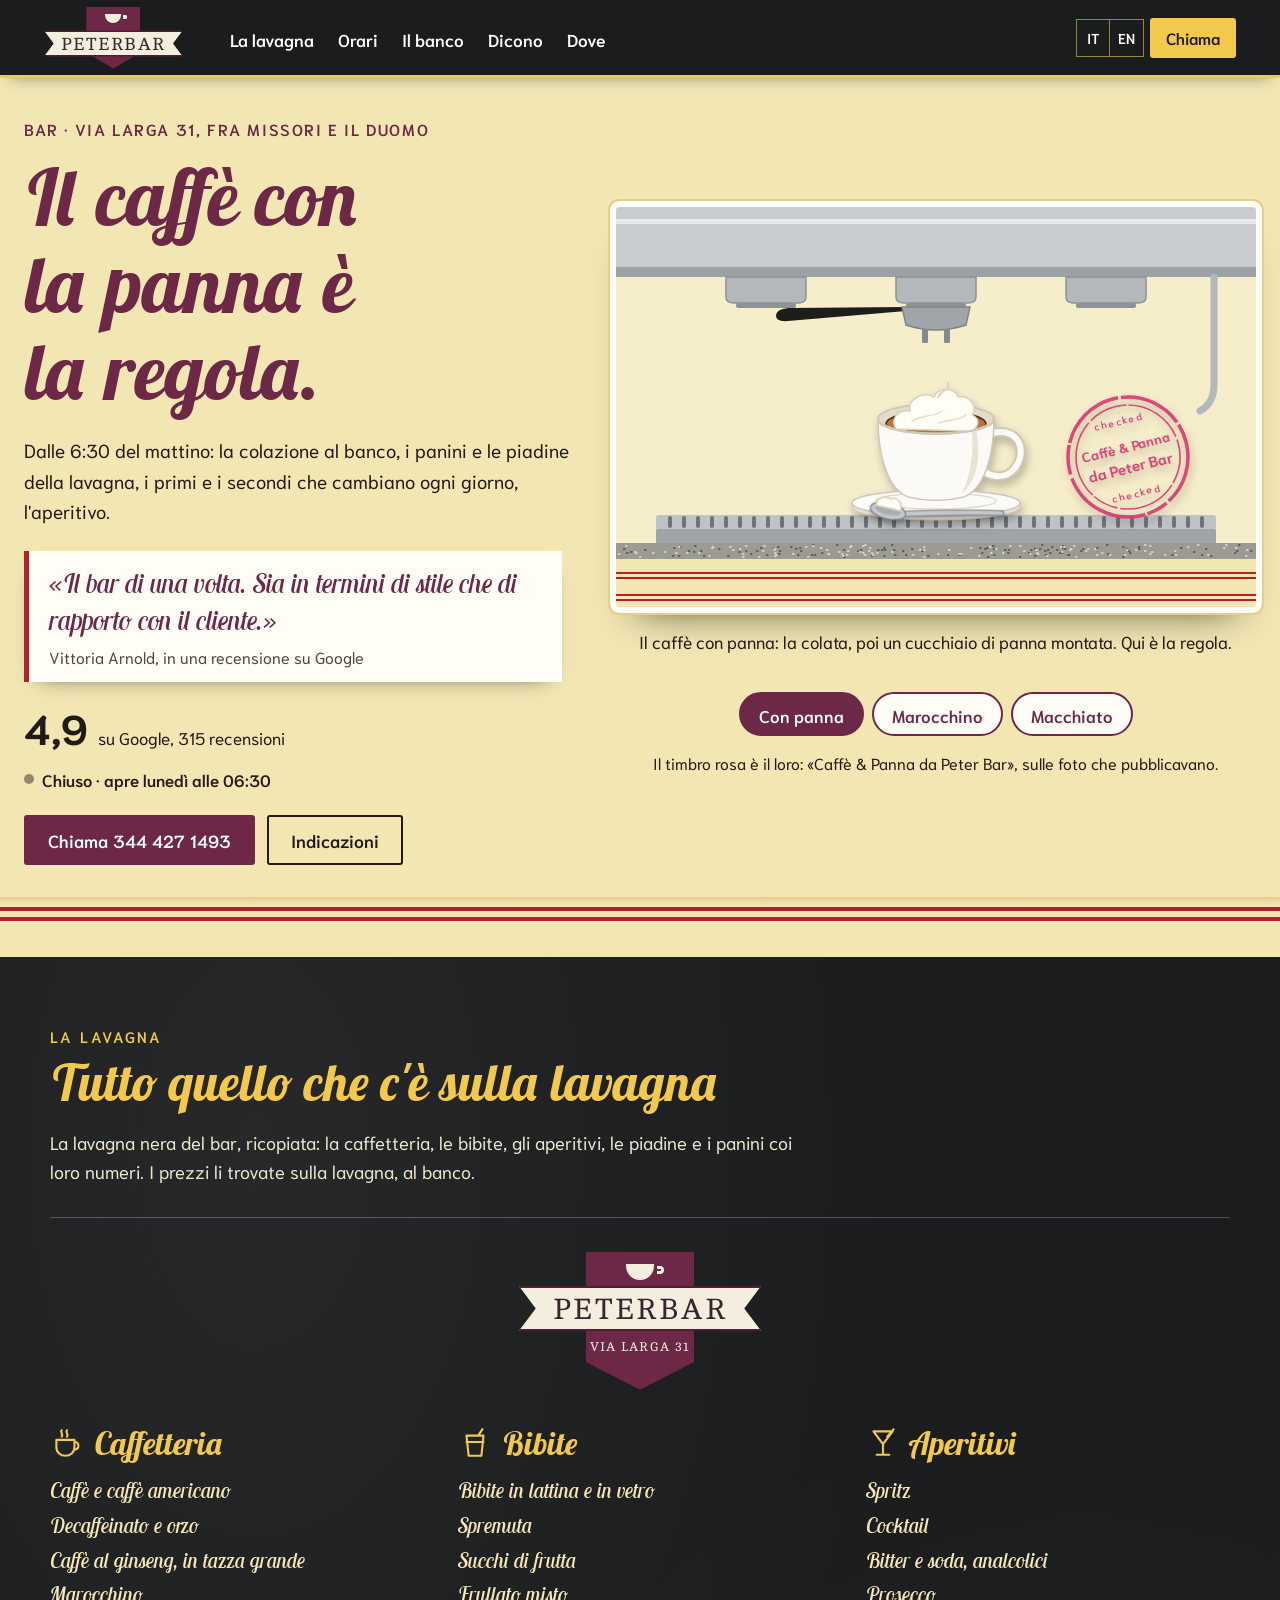
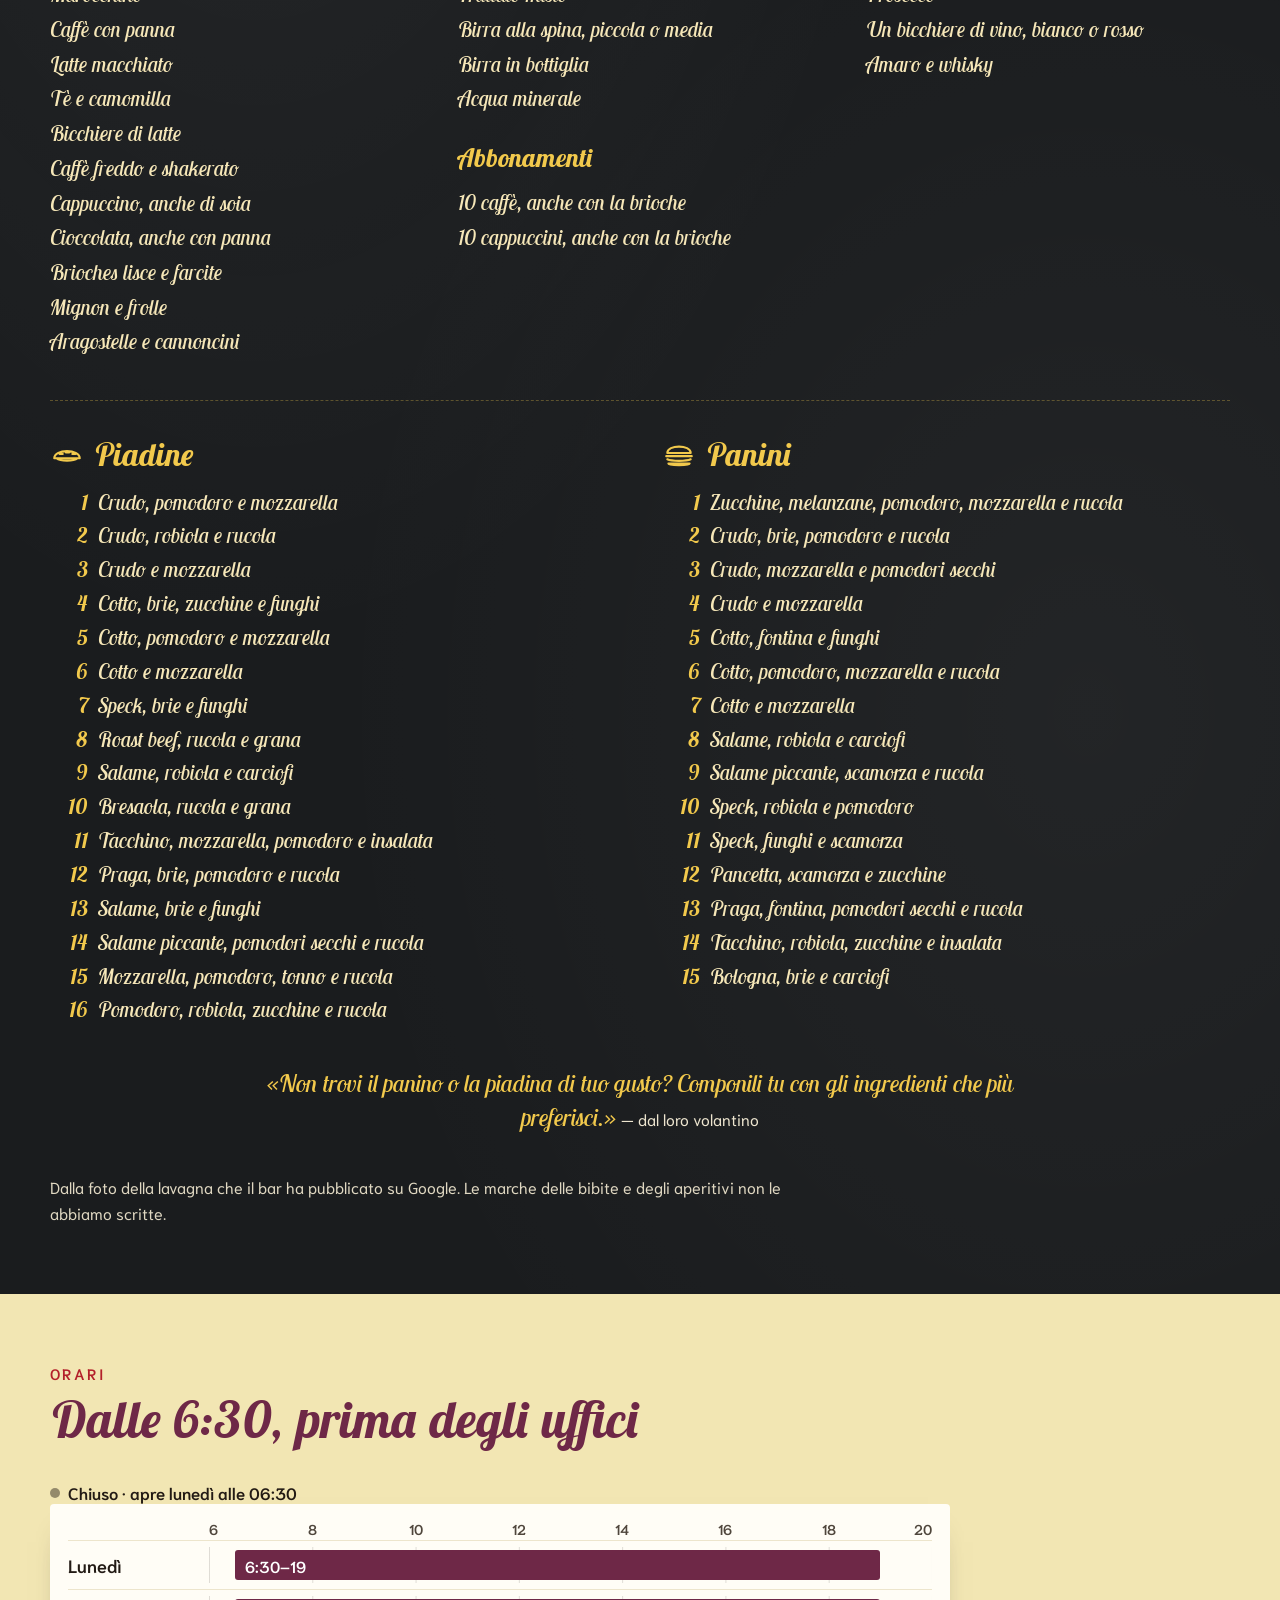
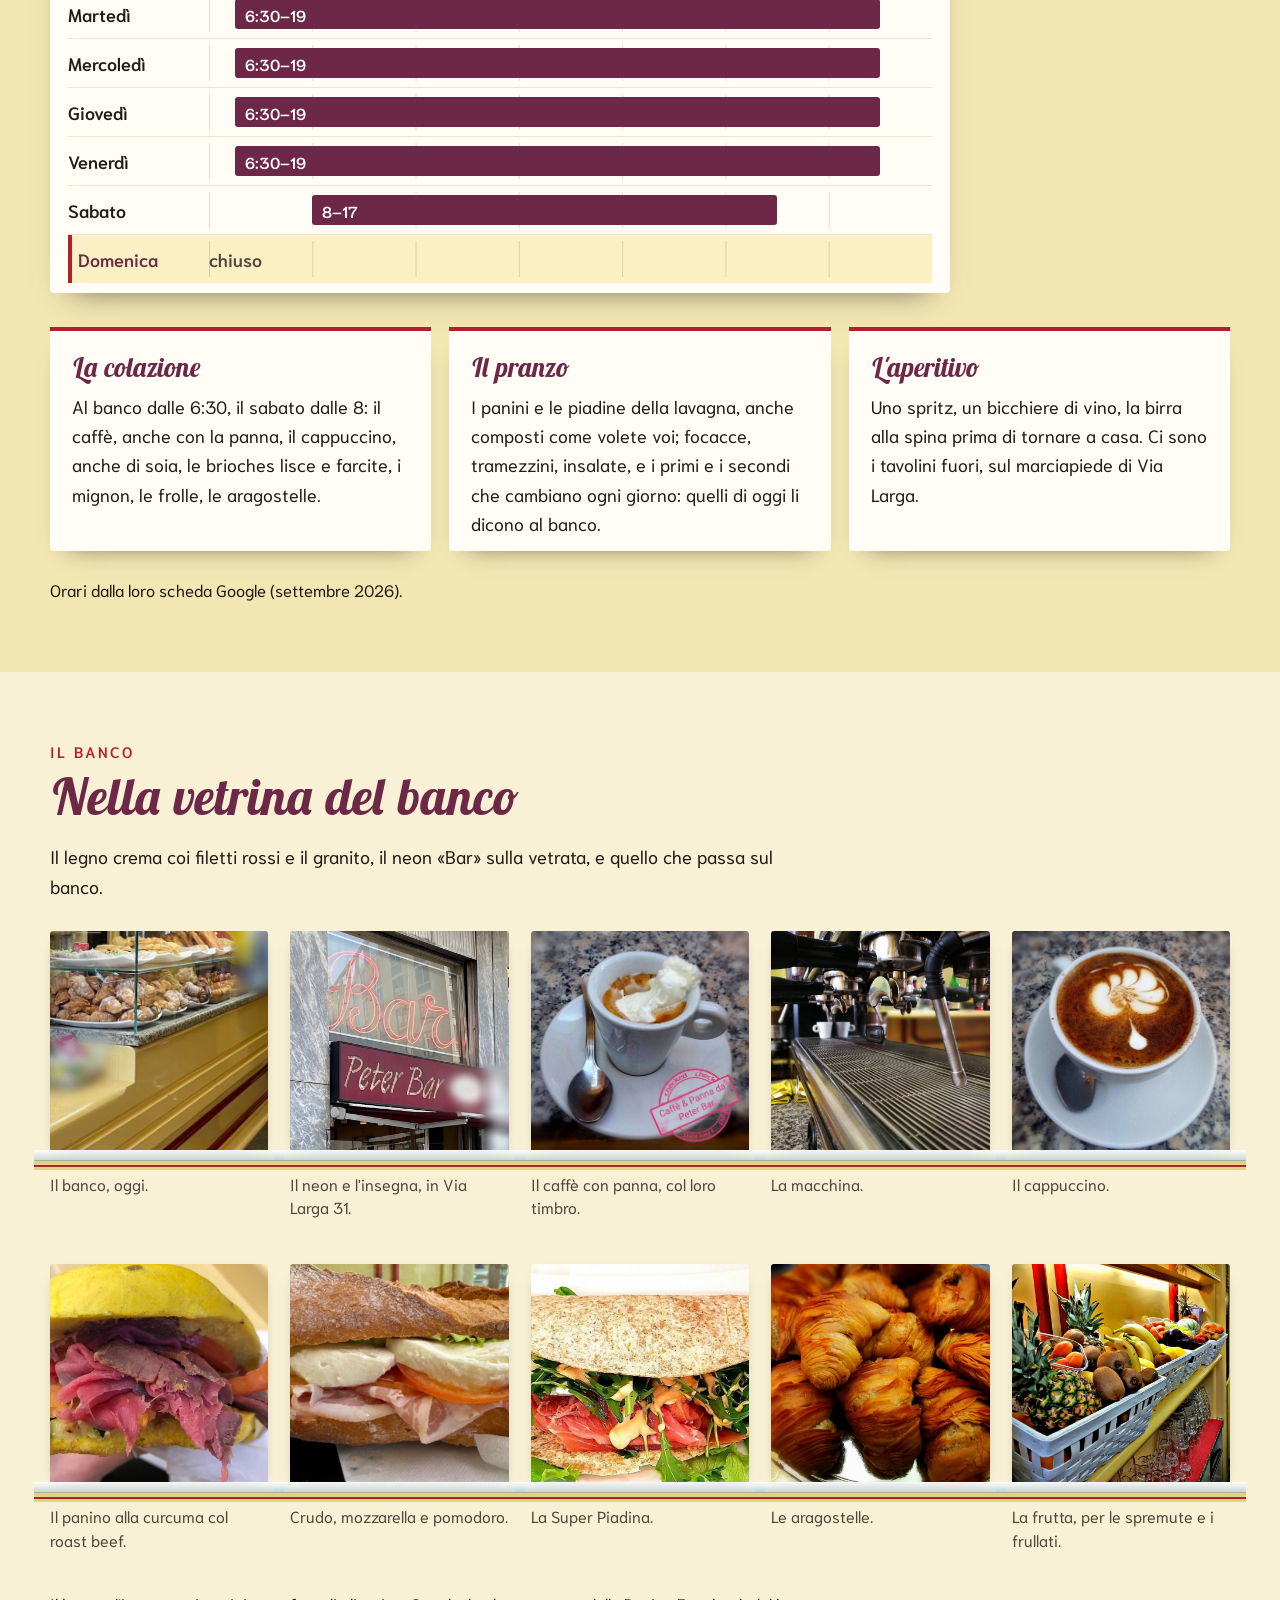
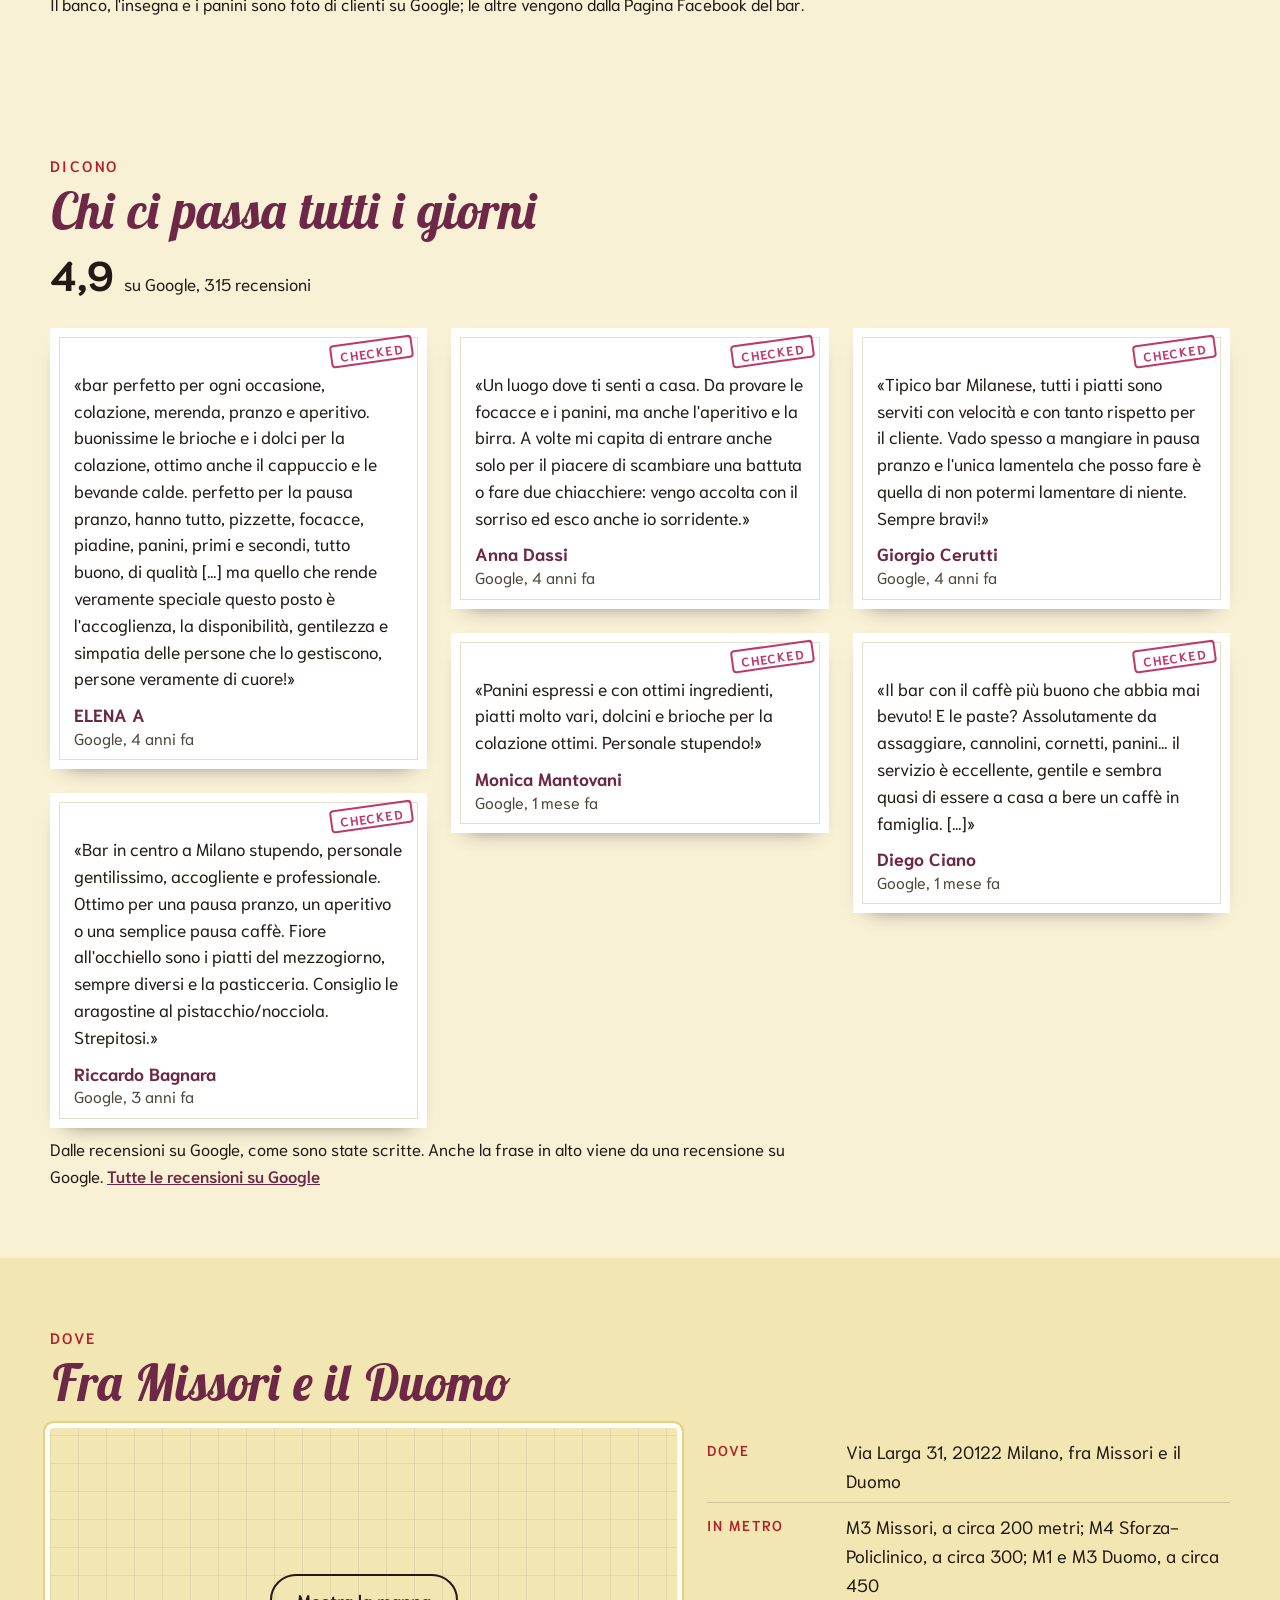
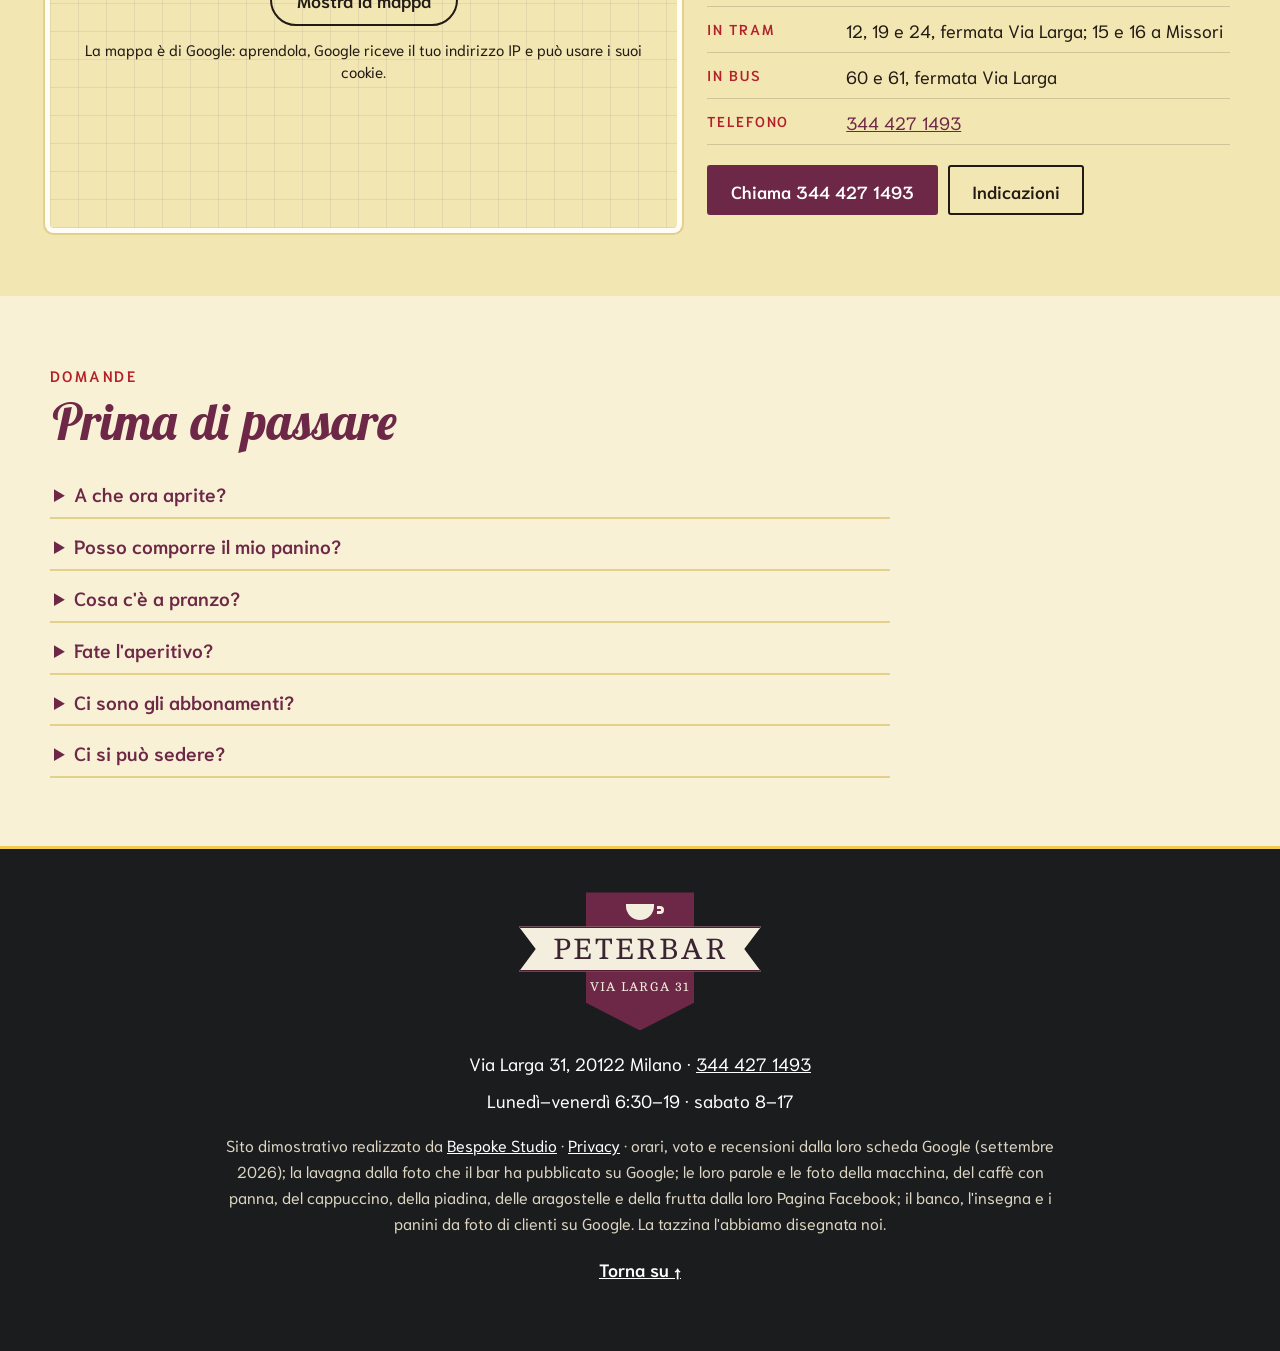
==== commit 95289e00: "Privacy e pulizia: caratteri sul sito, mappa al clic, informativa, noindex - caratteri copiati nel s" ====
--- a/index.html
+++ b/index.html
@@ -3,6 +3,7 @@
 <head>
 <meta charset="utf-8">
 <meta name="viewport" content="width=device-width, initial-scale=1">
+<meta name="robots" content="noindex">
 <script>(function(){var r=document.documentElement;r.classList.remove('no-js');
 /* la firma: finché main.js non parte c'è la tazzina vuota sotto la macchina; se il codice non arriva, dopo 2,5 s c'è il caffè con la panna */
 try{if(!matchMedia('(prefers-reduced-motion: reduce)').matches){r.classList.add('firma-attesa');window.__attesaPanna=setTimeout(function(){r.classList.remove('firma-attesa')},2500)}}catch(e){}})()</script>
@@ -20,15 +21,57 @@
 <link rel="icon" href="img/favicon.svg" type="image/svg+xml">
 <link rel="icon" href="img/favicon-32.png" sizes="32x32" type="image/png">
 <link rel="apple-touch-icon" href="img/apple-touch-icon.png">
-<link rel="preconnect" href="https://fonts.googleapis.com">
-<link rel="preconnect" href="https://fonts.gstatic.com" crossorigin>
-<link href="https://fonts.googleapis.com/css2?family=Lobster+Two:ital,wght@1,400;1,700&amp;family=Cambo&amp;family=Niramit:wght@400;500;600;700&amp;display=swap" rel="stylesheet">
+<link rel="stylesheet" href="fonts/fonts.css?v=1">
 <link rel="stylesheet" href="css/styles.css?v=1">
 <script src="https://cdn.jsdelivr.net/npm/gsap@3.12.5/dist/gsap.min.js" defer></script>
 <script src="https://cdn.jsdelivr.net/npm/gsap@3.12.5/dist/ScrollTrigger.min.js" defer></script>
 <script src="js/main.js?v=1" defer></script>
 <script type="application/ld+json">
-{"@context":"https://schema.org","@type":"BarOrPub","name":"Peter Bar","description":"Bar in Via Larga 31 a Milano, fra Missori e il Duomo: caffetteria e tavola fredda, colazione dalle 6:30, panini e piadine, i primi e i secondi del giorno, l'aperitivo.","url":"https://rotenzark.github.io/peter-bar/","image":"https://rotenzark.github.io/peter-bar/img/og.jpg","telephone":"+39 344 427 1493","servesCuisine":"Italiana","address":{"@type":"PostalAddress","streetAddress":"Via Larga 31","postalCode":"20122","addressLocality":"Milano","addressRegion":"MI","addressCountry":"IT"},"geo":{"@type":"GeoCoordinates","latitude":45.4606986,"longitude":9.1915122},"openingHoursSpecification":[{"@type":"OpeningHoursSpecification","dayOfWeek":["Monday","Tuesday","Wednesday","Thursday","Friday"],"opens":"06:30","closes":"19:00"},{"@type":"OpeningHoursSpecification","dayOfWeek":["Saturday"],"opens":"08:00","closes":"17:00"}],"aggregateRating":{"@type":"AggregateRating","ratingValue":"4.9","reviewCount":"315","bestRating":"5"}}
+{
+  "@context": "https://schema.org",
+  "@type": "BarOrPub",
+  "name": "Peter Bar",
+  "description": "Bar in Via Larga 31 a Milano, fra Missori e il Duomo: caffetteria e tavola fredda, colazione dalle 6:30, panini e piadine, i primi e i secondi del giorno, l'aperitivo.",
+  "url": "https://rotenzark.github.io/peter-bar/",
+  "image": "https://rotenzark.github.io/peter-bar/img/og.jpg",
+  "telephone": "+39 344 427 1493",
+  "servesCuisine": "Italiana",
+  "address": {
+    "@type": "PostalAddress",
+    "streetAddress": "Via Larga 31",
+    "postalCode": "20122",
+    "addressLocality": "Milano",
+    "addressRegion": "MI",
+    "addressCountry": "IT"
+  },
+  "geo": {
+    "@type": "GeoCoordinates",
+    "latitude": 45.4606986,
+    "longitude": 9.1915122
+  },
+  "openingHoursSpecification": [
+    {
+      "@type": "OpeningHoursSpecification",
+      "dayOfWeek": [
+        "Monday",
+        "Tuesday",
+        "Wednesday",
+        "Thursday",
+        "Friday"
+      ],
+      "opens": "06:30",
+      "closes": "19:00"
+    },
+    {
+      "@type": "OpeningHoursSpecification",
+      "dayOfWeek": [
+        "Saturday"
+      ],
+      "opens": "08:00",
+      "closes": "17:00"
+    }
+  ]
+}
 </script>
 <script type="application/ld+json">
 {"@context":"https://schema.org","@type":"FAQPage","mainEntity":[
@@ -88,7 +131,7 @@
       <h1 id="titolo" class="regola__titolo" data-i18n="h.titolo">Il caffè con la panna è la regola.</h1>
       <p class="apertura__frase" data-i18n="h.testo">Dalle 6:30 del mattino: la colazione al banco, i panini e le piadine della lavagna, i primi e i secondi che cambiano ogni giorno, l'aperitivo.</p>
       <blockquote class="citazione">
-        <p>«Il bar di una volta. Sia in termini di stile che di rapporto con il cliente.»</p>
+        <p lang="it">«Il bar di una volta. Sia in termini di stile che di rapporto con il cliente.»</p>
         <footer data-i18n="h.chi">Vittoria Arnold, in una recensione su Google</footer>
       </blockquote>
       <p class="voto"><b class="voto__n">4,9</b> <span class="voto__su" data-i18n="h.google">su Google, 315 recensioni</span></p>
@@ -322,12 +365,12 @@
     <h2 id="diconoT" class="capitolo__titolo" data-i18n="d.titolo">Chi ci passa tutti i giorni</h2>
     <p class="voto voto--sezione"><b class="voto__n">4,9</b> <span class="voto__su" data-i18n="d.google">su Google, 315 recensioni</span></p>
     <ul class="recensioni">
-      <li class="recensione reveal"><span class="bollo" aria-hidden="true">checked</span><p class="recensione__testo">«bar perfetto per ogni occasione, colazione, merenda, pranzo e aperitivo. buonissime le brioche e i dolci per la colazione, ottimo anche il cappuccio e le bevande calde. perfetto per la pausa pranzo, hanno tutto, pizzette, focacce, piadine, panini, primi e secondi, tutto buono, di qualità […] ma quello che rende veramente speciale questo posto è l'accoglienza, la disponibilità, gentilezza e simpatia delle persone che lo gestiscono, persone veramente di cuore!»</p><p class="recensione__chi"><b>ELENA A</b> <span data-i18n="d.g4a">Google, 4 anni fa</span></p></li>
-      <li class="recensione reveal"><span class="bollo" aria-hidden="true">checked</span><p class="recensione__testo">«Bar in centro a Milano stupendo, personale gentilissimo, accogliente e professionale. Ottimo per una pausa pranzo, un aperitivo o una semplice pausa caffè. Fiore all'occhiello sono i piatti del mezzogiorno, sempre diversi e la pasticceria. Consiglio le aragostine al pistacchio/nocciola. Strepitosi.»</p><p class="recensione__chi"><b>Riccardo Bagnara</b> <span data-i18n="d.g3a">Google, 3 anni fa</span></p></li>
-      <li class="recensione reveal"><span class="bollo" aria-hidden="true">checked</span><p class="recensione__testo">«Un luogo dove ti senti a casa. Da provare le focacce e i panini, ma anche l'aperitivo e la birra. A volte mi capita di entrare anche solo per il piacere di scambiare una battuta o fare due chiacchiere: vengo accolta con il sorriso ed esco anche io sorridente.»</p><p class="recensione__chi"><b>Anna Dassi</b> <span data-i18n="d.g4a">Google, 4 anni fa</span></p></li>
-      <li class="recensione reveal"><span class="bollo" aria-hidden="true">checked</span><p class="recensione__testo">«Panini espressi e con ottimi ingredienti, piatti molto vari, dolcini e brioche per la colazione ottimi. Personale stupendo!»</p><p class="recensione__chi"><b>Monica Mantovani</b> <span data-i18n="d.g1m">Google, 1 mese fa</span></p></li>
-      <li class="recensione reveal"><span class="bollo" aria-hidden="true">checked</span><p class="recensione__testo">«Tipico bar Milanese, tutti i piatti sono serviti con velocità e con tanto rispetto per il cliente. Vado spesso a mangiare in pausa pranzo e l'unica lamentela che posso fare è quella di non potermi lamentare di niente. Sempre bravi!»</p><p class="recensione__chi"><b>Giorgio Cerutti</b> <span data-i18n="d.g4a">Google, 4 anni fa</span></p></li>
-      <li class="recensione reveal"><span class="bollo" aria-hidden="true">checked</span><p class="recensione__testo">«Il bar con il caffè più buono che abbia mai bevuto! E le paste? Assolutamente da assaggiare, cannolini, cornetti, panini… il servizio è eccellente, gentile e sembra quasi di essere a casa a bere un caffè in famiglia. […]»</p><p class="recensione__chi"><b>Diego Ciano</b> <span data-i18n="d.g1m">Google, 1 mese fa</span></p></li>
+      <li class="recensione reveal"><span class="bollo" aria-hidden="true">checked</span><p lang="it" class="recensione__testo">«bar perfetto per ogni occasione, colazione, merenda, pranzo e aperitivo. buonissime le brioche e i dolci per la colazione, ottimo anche il cappuccio e le bevande calde. perfetto per la pausa pranzo, hanno tutto, pizzette, focacce, piadine, panini, primi e secondi, tutto buono, di qualità […] ma quello che rende veramente speciale questo posto è l'accoglienza, la disponibilità, gentilezza e simpatia delle persone che lo gestiscono, persone veramente di cuore!»</p><p class="recensione__chi"><b>ELENA A</b> <span data-i18n="d.g4a">Google, 4 anni fa</span></p></li>
+      <li class="recensione reveal"><span class="bollo" aria-hidden="true">checked</span><p lang="it" class="recensione__testo">«Bar in centro a Milano stupendo, personale gentilissimo, accogliente e professionale. Ottimo per una pausa pranzo, un aperitivo o una semplice pausa caffè. Fiore all'occhiello sono i piatti del mezzogiorno, sempre diversi e la pasticceria. Consiglio le aragostine al pistacchio/nocciola. Strepitosi.»</p><p class="recensione__chi"><b>Riccardo Bagnara</b> <span data-i18n="d.g3a">Google, 3 anni fa</span></p></li>
+      <li class="recensione reveal"><span class="bollo" aria-hidden="true">checked</span><p lang="it" class="recensione__testo">«Un luogo dove ti senti a casa. Da provare le focacce e i panini, ma anche l'aperitivo e la birra. A volte mi capita di entrare anche solo per il piacere di scambiare una battuta o fare due chiacchiere: vengo accolta con il sorriso ed esco anche io sorridente.»</p><p class="recensione__chi"><b>Anna Dassi</b> <span data-i18n="d.g4a">Google, 4 anni fa</span></p></li>
+      <li class="recensione reveal"><span class="bollo" aria-hidden="true">checked</span><p lang="it" class="recensione__testo">«Panini espressi e con ottimi ingredienti, piatti molto vari, dolcini e brioche per la colazione ottimi. Personale stupendo!»</p><p class="recensione__chi"><b>Monica Mantovani</b> <span data-i18n="d.g1m">Google, 1 mese fa</span></p></li>
+      <li class="recensione reveal"><span class="bollo" aria-hidden="true">checked</span><p lang="it" class="recensione__testo">«Tipico bar Milanese, tutti i piatti sono serviti con velocità e con tanto rispetto per il cliente. Vado spesso a mangiare in pausa pranzo e l'unica lamentela che posso fare è quella di non potermi lamentare di niente. Sempre bravi!»</p><p class="recensione__chi"><b>Giorgio Cerutti</b> <span data-i18n="d.g4a">Google, 4 anni fa</span></p></li>
+      <li class="recensione reveal"><span class="bollo" aria-hidden="true">checked</span><p lang="it" class="recensione__testo">«Il bar con il caffè più buono che abbia mai bevuto! E le paste? Assolutamente da assaggiare, cannolini, cornetti, panini… il servizio è eccellente, gentile e sembra quasi di essere a casa a bere un caffè in famiglia. […]»</p><p class="recensione__chi"><b>Diego Ciano</b> <span data-i18n="d.g1m">Google, 1 mese fa</span></p></li>
     </ul>
     <p class="dicono__nota"><span data-i18n="d.nota">Dalle recensioni su Google, come sono state scritte. Anche la frase in alto viene da una recensione su Google.</span> <a href="https://www.google.com/maps/search/?api=1&amp;query=Peter+Bar%2C+Via+Larga+31%2C+20122+Milano" target="_blank" rel="noopener" data-i18n="d.tutte">Tutte le recensioni su Google</a></p>
   </section>
@@ -338,7 +381,7 @@
     <h2 id="doveT" class="capitolo__titolo" data-i18n="w.titolo">Fra Missori e il Duomo</h2>
     <div class="dove">
       <div class="cartina reveal">
-        <iframe title="Mappa: Peter Bar, Via Larga 31, Milano" data-i18n-title="w.mappa" src="https://maps.google.com/maps?q=Peter%20Bar%2C%20Via%20Larga%2031%2C%2020122%20Milano&amp;z=16&amp;output=embed" width="600" height="400" loading="lazy" referrerpolicy="no-referrer-when-downgrade"></iframe>
+        <div class="mappa-clic" data-mappa-clic style="--mappa-h: 400px"><template><iframe title="Mappa: Peter Bar, Via Larga 31, Milano" data-i18n-title="w.mappa" src="https://maps.google.com/maps?q=Peter%20Bar%2C%20Via%20Larga%2031%2C%2020122%20Milano&amp;z=16&amp;output=embed" width="600" height="400" loading="lazy" referrerpolicy="no-referrer-when-downgrade"></iframe></template><div class="mappa-clic__velo"><a class="mappa-clic__btn" href="https://www.google.com/maps/dir/?api=1&amp;destination=Peter+Bar%2C+Via+Larga+31%2C+20122+Milano" target="_blank" rel="noopener">Mostra la mappa</a><p class="mappa-clic__nota">La mappa è di Google: aprendola, Google riceve il tuo indirizzo IP e può usare i suoi cookie.</p></div></div>
       </div>
       <div>
         <dl class="indirizzo">
@@ -374,7 +417,7 @@
     <p class="piede__marchio" aria-hidden="true"><span class="marchio__scudo marchio__scudo--grande"><span class="marchio__tazza"></span><span class="marchio__via">Via Larga 31</span></span><span class="marchio__nastro marchio__nastro--grande">PETERBAR</span></p>
     <p class="piede__dove">Via Larga 31, 20122 Milano · <a href="tel:+393444271493" class="intero">344 427 1493</a></p>
     <p class="piede__orario" data-i18n="f2.orario">Lunedì–venerdì 6:30–19 · sabato 8–17</p>
-    <p class="piede__cred" data-i18n="f2.cred">Sito dimostrativo realizzato da <a href="https://bespokestud.io" rel="noopener">Bespoke Studio</a> · orari, voto e recensioni dalla loro scheda Google (settembre 2026); la lavagna dalla foto che il bar ha pubblicato su Google; le loro parole e le foto della macchina, del caffè con panna, del cappuccino, della piadina, delle aragostelle e della frutta dalla loro Pagina Facebook; il banco, l'insegna e i panini da foto di clienti su Google. La tazzina l'abbiamo disegnata noi.</p>
+    <p class="piede__cred" data-i18n="f2.cred">Sito dimostrativo realizzato da <a href="https://bespokestud.io" rel="noopener">Bespoke Studio</a> · <a href="privacy.html">Privacy</a> · orari, voto e recensioni dalla loro scheda Google (settembre 2026); la lavagna dalla foto che il bar ha pubblicato su Google; le loro parole e le foto della macchina, del caffè con panna, del cappuccino, della piadina, delle aragostelle e della frutta dalla loro Pagina Facebook; il banco, l'insegna e i panini da foto di clienti su Google. La tazzina l'abbiamo disegnata noi.</p>
     <p><a class="piede__su" href="#inizio" data-i18n="f2.su">Torna su ↑</a></p>
   </div>
 </footer>
@@ -389,5 +432,6 @@
   <img id="lightboxImg" src="" alt="">
 </div>
 
+<script src="js/mappa-clic.js?v=1" defer></script>
 </body>
 </html>
--- a/fonts/fonts.css
+++ b/fonts/fonts.css
@@ -0,0 +1,181 @@
+/* Caratteri ospitati sul sito: nessuna richiesta a Google Fonts o Fontshare (giro privacy 1/10/2026). Licenze in LICENSE.txt. */
+/* latin-ext */
+@font-face {
+  font-family: 'Cambo';
+  font-style: normal;
+  font-weight: 400;
+  font-display: swap;
+  src: url(cambo-v21-IFSqHeNEk8FJk71zqE_BkA.woff2) format('woff2');
+  unicode-range: U+0100-02BA, U+02BD-02C5, U+02C7-02CC, U+02CE-02D7, U+02DD-02FF, U+0304, U+0308, U+0329, U+1D00-1DBF, U+1E00-1E9F, U+1EF2-1EFF, U+2020, U+20A0-20AB, U+20AD-20C0, U+2113, U+2C60-2C7F, U+A720-A7FF;
+}
+/* latin */
+@font-face {
+  font-family: 'Cambo';
+  font-style: normal;
+  font-weight: 400;
+  font-display: swap;
+  src: url(cambo-v21-IFSqHeNEk8FJk719qE8.woff2) format('woff2');
+  unicode-range: U+0000-00FF, U+0131, U+0152-0153, U+02BB-02BC, U+02C6, U+02DA, U+02DC, U+0304, U+0308, U+0329, U+2000-206F, U+20AC, U+2122, U+2191, U+2193, U+2212, U+2215, U+FEFF, U+FFFD;
+}
+/* latin */
+@font-face {
+  font-family: 'Lobster Two';
+  font-style: italic;
+  font-weight: 400;
+  font-display: swap;
+  src: url(lobstertwo-v22-BngOUXZGTXPUvIoyV6yN5-fI1qeh5A.woff2) format('woff2');
+  unicode-range: U+0000-00FF, U+0131, U+0152-0153, U+02BB-02BC, U+02C6, U+02DA, U+02DC, U+0304, U+0308, U+0329, U+2000-206F, U+20AC, U+2122, U+2191, U+2193, U+2212, U+2215, U+FEFF, U+FFFD;
+}
+/* latin */
+@font-face {
+  font-family: 'Lobster Two';
+  font-style: italic;
+  font-weight: 700;
+  font-display: swap;
+  src: url(lobstertwo-v22-BngTUXZGTXPUvIoyV6yN5-fI3hyE8R-ifg.woff2) format('woff2');
+  unicode-range: U+0000-00FF, U+0131, U+0152-0153, U+02BB-02BC, U+02C6, U+02DA, U+02DC, U+0304, U+0308, U+0329, U+2000-206F, U+20AC, U+2122, U+2191, U+2193, U+2212, U+2215, U+FEFF, U+FFFD;
+}
+/* thai */
+@font-face {
+  font-family: 'Niramit';
+  font-style: normal;
+  font-weight: 400;
+  font-display: swap;
+  src: url(niramit-v12-I_uuMpWdvgLdNxVLXadakxCv.woff2) format('woff2');
+  unicode-range: U+02D7, U+0303, U+0331, U+0E01-0E5B, U+200C-200D, U+25CC;
+}
+/* vietnamese */
+@font-face {
+  font-family: 'Niramit';
+  font-style: normal;
+  font-weight: 400;
+  font-display: swap;
+  src: url(niramit-v12-I_uuMpWdvgLdNxVLXbxakxCv.woff2) format('woff2');
+  unicode-range: U+0102-0103, U+0110-0111, U+0128-0129, U+0168-0169, U+01A0-01A1, U+01AF-01B0, U+0300-0301, U+0303-0304, U+0308-0309, U+0323, U+0329, U+1EA0-1EF9, U+20AB;
+}
+/* latin-ext */
+@font-face {
+  font-family: 'Niramit';
+  font-style: normal;
+  font-weight: 400;
+  font-display: swap;
+  src: url(niramit-v12-I_uuMpWdvgLdNxVLXb1akxCv.woff2) format('woff2');
+  unicode-range: U+0100-02BA, U+02BD-02C5, U+02C7-02CC, U+02CE-02D7, U+02DD-02FF, U+0304, U+0308, U+0329, U+1D00-1DBF, U+1E00-1E9F, U+1EF2-1EFF, U+2020, U+20A0-20AB, U+20AD-20C0, U+2113, U+2C60-2C7F, U+A720-A7FF;
+}
+/* latin */
+@font-face {
+  font-family: 'Niramit';
+  font-style: normal;
+  font-weight: 400;
+  font-display: swap;
+  src: url(niramit-v12-I_uuMpWdvgLdNxVLXbNakw.woff2) format('woff2');
+  unicode-range: U+0000-00FF, U+0131, U+0152-0153, U+02BB-02BC, U+02C6, U+02DA, U+02DC, U+0304, U+0308, U+0329, U+2000-206F, U+20AC, U+2122, U+2191, U+2193, U+2212, U+2215, U+FEFF, U+FFFD;
+}
+/* thai */
+@font-face {
+  font-family: 'Niramit';
+  font-style: normal;
+  font-weight: 500;
+  font-display: swap;
+  src: url(niramit-v12-I_urMpWdvgLdNxVLVUB5hjuOrq_B.woff2) format('woff2');
+  unicode-range: U+02D7, U+0303, U+0331, U+0E01-0E5B, U+200C-200D, U+25CC;
+}
+/* vietnamese */
+@font-face {
+  font-family: 'Niramit';
+  font-style: normal;
+  font-weight: 500;
+  font-display: swap;
+  src: url(niramit-v12-I_urMpWdvgLdNxVLVUB5hiCOrq_B.woff2) format('woff2');
+  unicode-range: U+0102-0103, U+0110-0111, U+0128-0129, U+0168-0169, U+01A0-01A1, U+01AF-01B0, U+0300-0301, U+0303-0304, U+0308-0309, U+0323, U+0329, U+1EA0-1EF9, U+20AB;
+}
+/* latin-ext */
+@font-face {
+  font-family: 'Niramit';
+  font-style: normal;
+  font-weight: 500;
+  font-display: swap;
+  src: url(niramit-v12-I_urMpWdvgLdNxVLVUB5hiGOrq_B.woff2) format('woff2');
+  unicode-range: U+0100-02BA, U+02BD-02C5, U+02C7-02CC, U+02CE-02D7, U+02DD-02FF, U+0304, U+0308, U+0329, U+1D00-1DBF, U+1E00-1E9F, U+1EF2-1EFF, U+2020, U+20A0-20AB, U+20AD-20C0, U+2113, U+2C60-2C7F, U+A720-A7FF;
+}
+/* latin */
+@font-face {
+  font-family: 'Niramit';
+  font-style: normal;
+  font-weight: 500;
+  font-display: swap;
+  src: url(niramit-v12-I_urMpWdvgLdNxVLVUB5hi-Org.woff2) format('woff2');
+  unicode-range: U+0000-00FF, U+0131, U+0152-0153, U+02BB-02BC, U+02C6, U+02DA, U+02DC, U+0304, U+0308, U+0329, U+2000-206F, U+20AC, U+2122, U+2191, U+2193, U+2212, U+2215, U+FEFF, U+FFFD;
+}
+/* thai */
+@font-face {
+  font-family: 'Niramit';
+  font-style: normal;
+  font-weight: 600;
+  font-display: swap;
+  src: url(niramit-v12-I_urMpWdvgLdNxVLVWx-hjuOrq_B.woff2) format('woff2');
+  unicode-range: U+02D7, U+0303, U+0331, U+0E01-0E5B, U+200C-200D, U+25CC;
+}
+/* vietnamese */
+@font-face {
+  font-family: 'Niramit';
+  font-style: normal;
+  font-weight: 600;
+  font-display: swap;
+  src: url(niramit-v12-I_urMpWdvgLdNxVLVWx-hiCOrq_B.woff2) format('woff2');
+  unicode-range: U+0102-0103, U+0110-0111, U+0128-0129, U+0168-0169, U+01A0-01A1, U+01AF-01B0, U+0300-0301, U+0303-0304, U+0308-0309, U+0323, U+0329, U+1EA0-1EF9, U+20AB;
+}
+/* latin-ext */
+@font-face {
+  font-family: 'Niramit';
+  font-style: normal;
+  font-weight: 600;
+  font-display: swap;
+  src: url(niramit-v12-I_urMpWdvgLdNxVLVWx-hiGOrq_B.woff2) format('woff2');
+  unicode-range: U+0100-02BA, U+02BD-02C5, U+02C7-02CC, U+02CE-02D7, U+02DD-02FF, U+0304, U+0308, U+0329, U+1D00-1DBF, U+1E00-1E9F, U+1EF2-1EFF, U+2020, U+20A0-20AB, U+20AD-20C0, U+2113, U+2C60-2C7F, U+A720-A7FF;
+}
+/* latin */
+@font-face {
+  font-family: 'Niramit';
+  font-style: normal;
+  font-weight: 600;
+  font-display: swap;
+  src: url(niramit-v12-I_urMpWdvgLdNxVLVWx-hi-Org.woff2) format('woff2');
+  unicode-range: U+0000-00FF, U+0131, U+0152-0153, U+02BB-02BC, U+02C6, U+02DA, U+02DC, U+0304, U+0308, U+0329, U+2000-206F, U+20AC, U+2122, U+2191, U+2193, U+2212, U+2215, U+FEFF, U+FFFD;
+}
+/* thai */
+@font-face {
+  font-family: 'Niramit';
+  font-style: normal;
+  font-weight: 700;
+  font-display: swap;
+  src: url(niramit-v12-I_urMpWdvgLdNxVLVQh_hjuOrq_B.woff2) format('woff2');
+  unicode-range: U+02D7, U+0303, U+0331, U+0E01-0E5B, U+200C-200D, U+25CC;
+}
+/* vietnamese */
+@font-face {
+  font-family: 'Niramit';
+  font-style: normal;
+  font-weight: 700;
+  font-display: swap;
+  src: url(niramit-v12-I_urMpWdvgLdNxVLVQh_hiCOrq_B.woff2) format('woff2');
+  unicode-range: U+0102-0103, U+0110-0111, U+0128-0129, U+0168-0169, U+01A0-01A1, U+01AF-01B0, U+0300-0301, U+0303-0304, U+0308-0309, U+0323, U+0329, U+1EA0-1EF9, U+20AB;
+}
+/* latin-ext */
+@font-face {
+  font-family: 'Niramit';
+  font-style: normal;
+  font-weight: 700;
+  font-display: swap;
+  src: url(niramit-v12-I_urMpWdvgLdNxVLVQh_hiGOrq_B.woff2) format('woff2');
+  unicode-range: U+0100-02BA, U+02BD-02C5, U+02C7-02CC, U+02CE-02D7, U+02DD-02FF, U+0304, U+0308, U+0329, U+1D00-1DBF, U+1E00-1E9F, U+1EF2-1EFF, U+2020, U+20A0-20AB, U+20AD-20C0, U+2113, U+2C60-2C7F, U+A720-A7FF;
+}
+/* latin */
+@font-face {
+  font-family: 'Niramit';
+  font-style: normal;
+  font-weight: 700;
+  font-display: swap;
+  src: url(niramit-v12-I_urMpWdvgLdNxVLVQh_hi-Org.woff2) format('woff2');
+  unicode-range: U+0000-00FF, U+0131, U+0152-0153, U+02BB-02BC, U+02C6, U+02DA, U+02DC, U+0304, U+0308, U+0329, U+2000-206F, U+20AC, U+2122, U+2191, U+2193, U+2212, U+2215, U+FEFF, U+FFFD;
+}
--- a/css/styles.css
+++ b/css/styles.css
@@ -332,3 +332,12 @@
 .firma-attesa .cucchiaio[data-m="0"] { transform: translate(1420px, 150px) rotate(0deg); }
 .firma-attesa .carico[data-m="0"] { opacity: 1; }
 /*/PANNA*/
+
+/*MAPPACLIC*/
+/* la mappa Google si carica solo al clic (giro privacy 1/10/2026) */
+.mappa-clic { display: flex; align-items: center; justify-content: center; width: 100%; height: 100%; min-height: var(--mappa-h, 320px); box-sizing: border-box; padding: 24px; text-align: center; background: repeating-linear-gradient(0deg, rgba(127, 127, 127, 0.14) 0 1px, transparent 1px 28px), repeating-linear-gradient(90deg, rgba(127, 127, 127, 0.14) 0 1px, transparent 1px 28px); }
+.mappa-clic__velo { display: flex; flex-direction: column; align-items: center; gap: 12px; max-width: 32em; }
+.mappa-clic__btn { display: inline-block; padding: 0.75em 1.4em; border: 2px solid currentColor; border-radius: 999px; color: inherit; font: inherit; font-weight: 600; line-height: 1.2; text-decoration: none; background: transparent; cursor: pointer; }
+.mappa-clic__btn:hover, .mappa-clic__btn:focus-visible { text-decoration: underline; }
+.mappa-clic__nota { margin: 0; font-size: 0.85em; line-height: 1.45; }
+/*/MAPPACLIC*/
